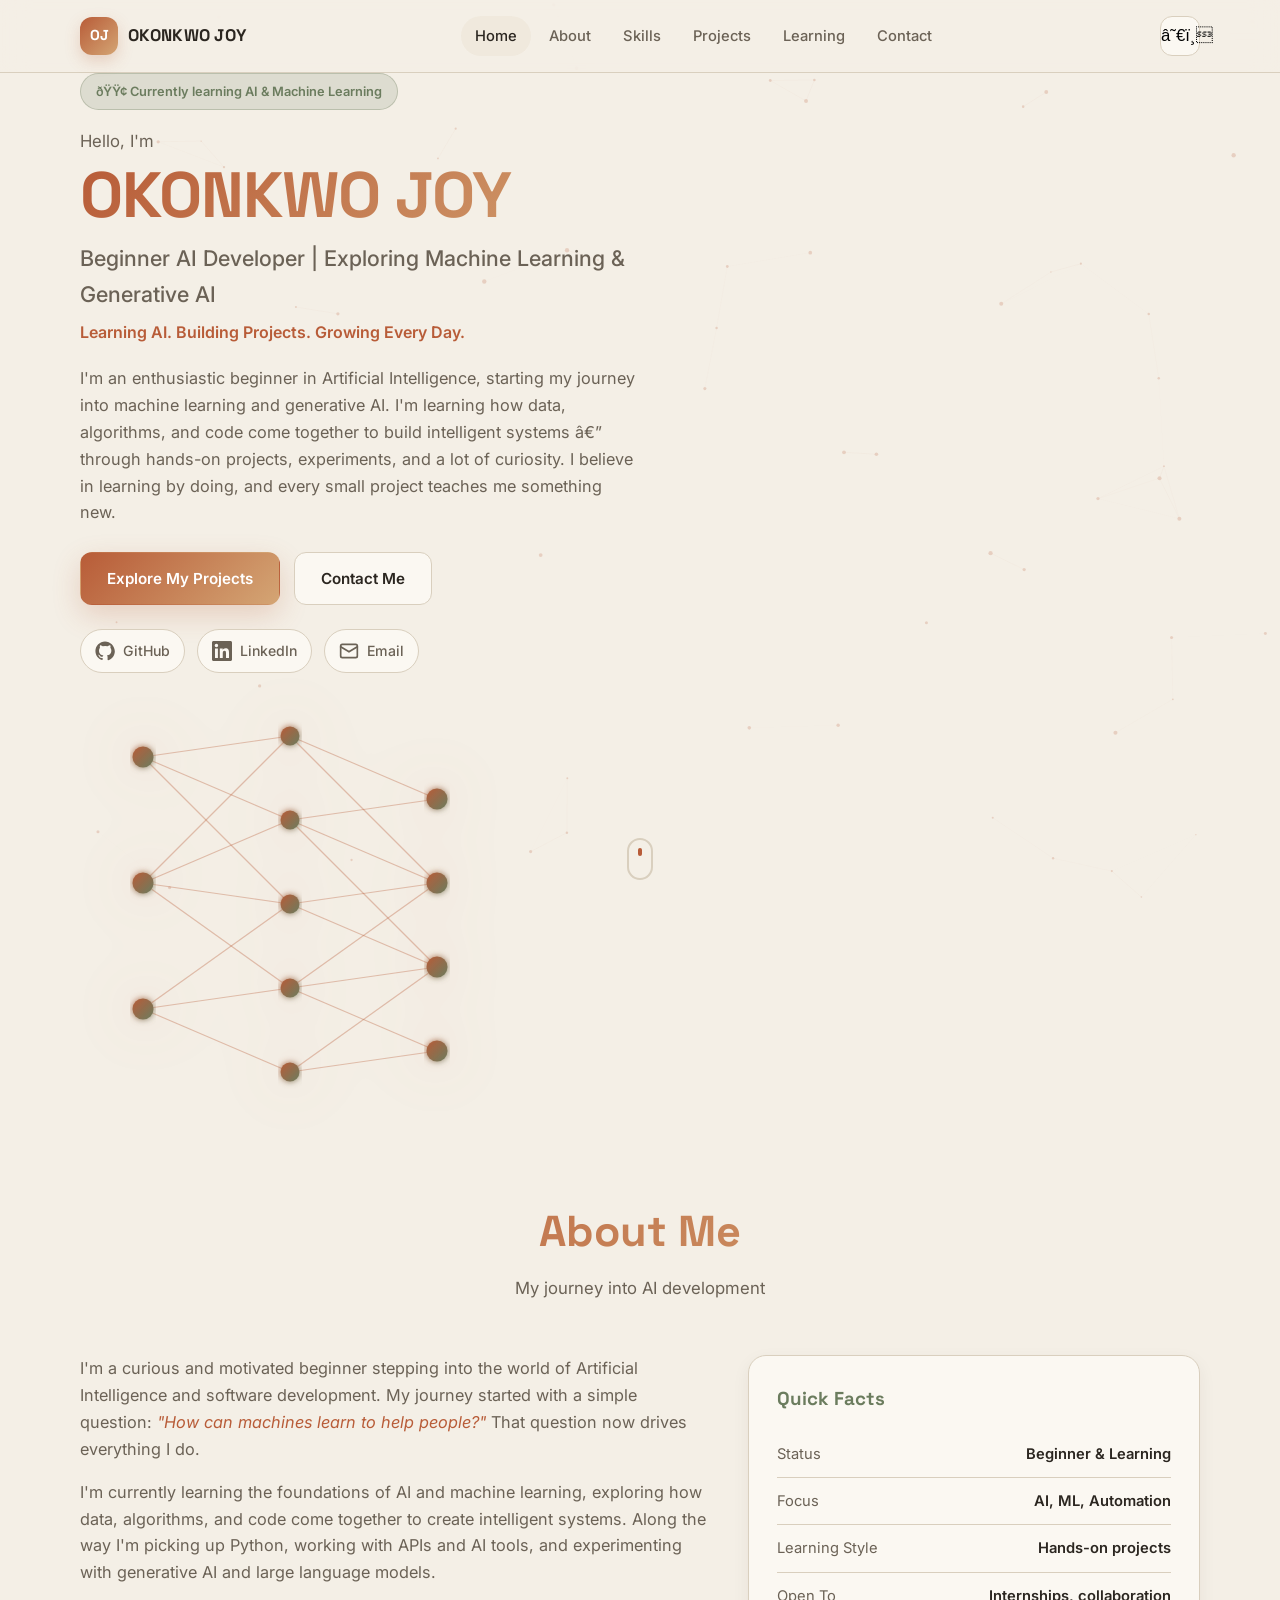
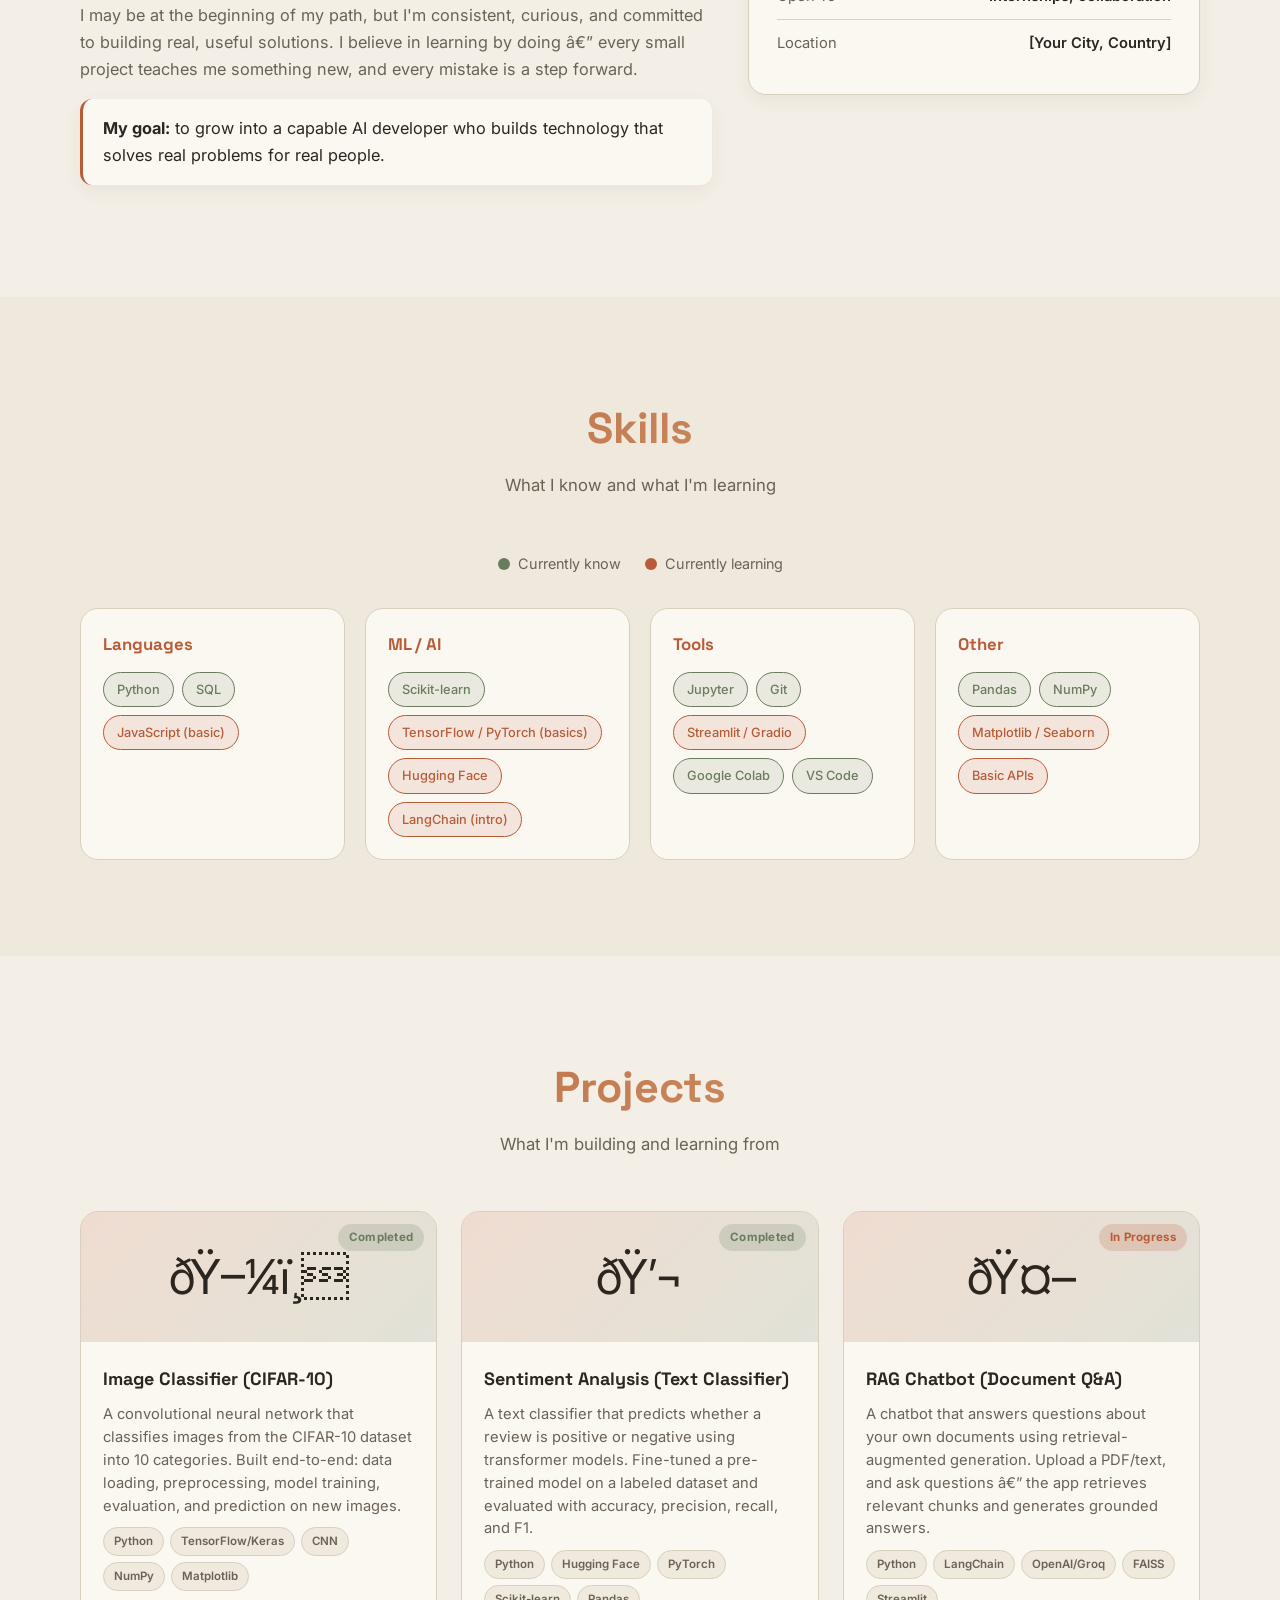
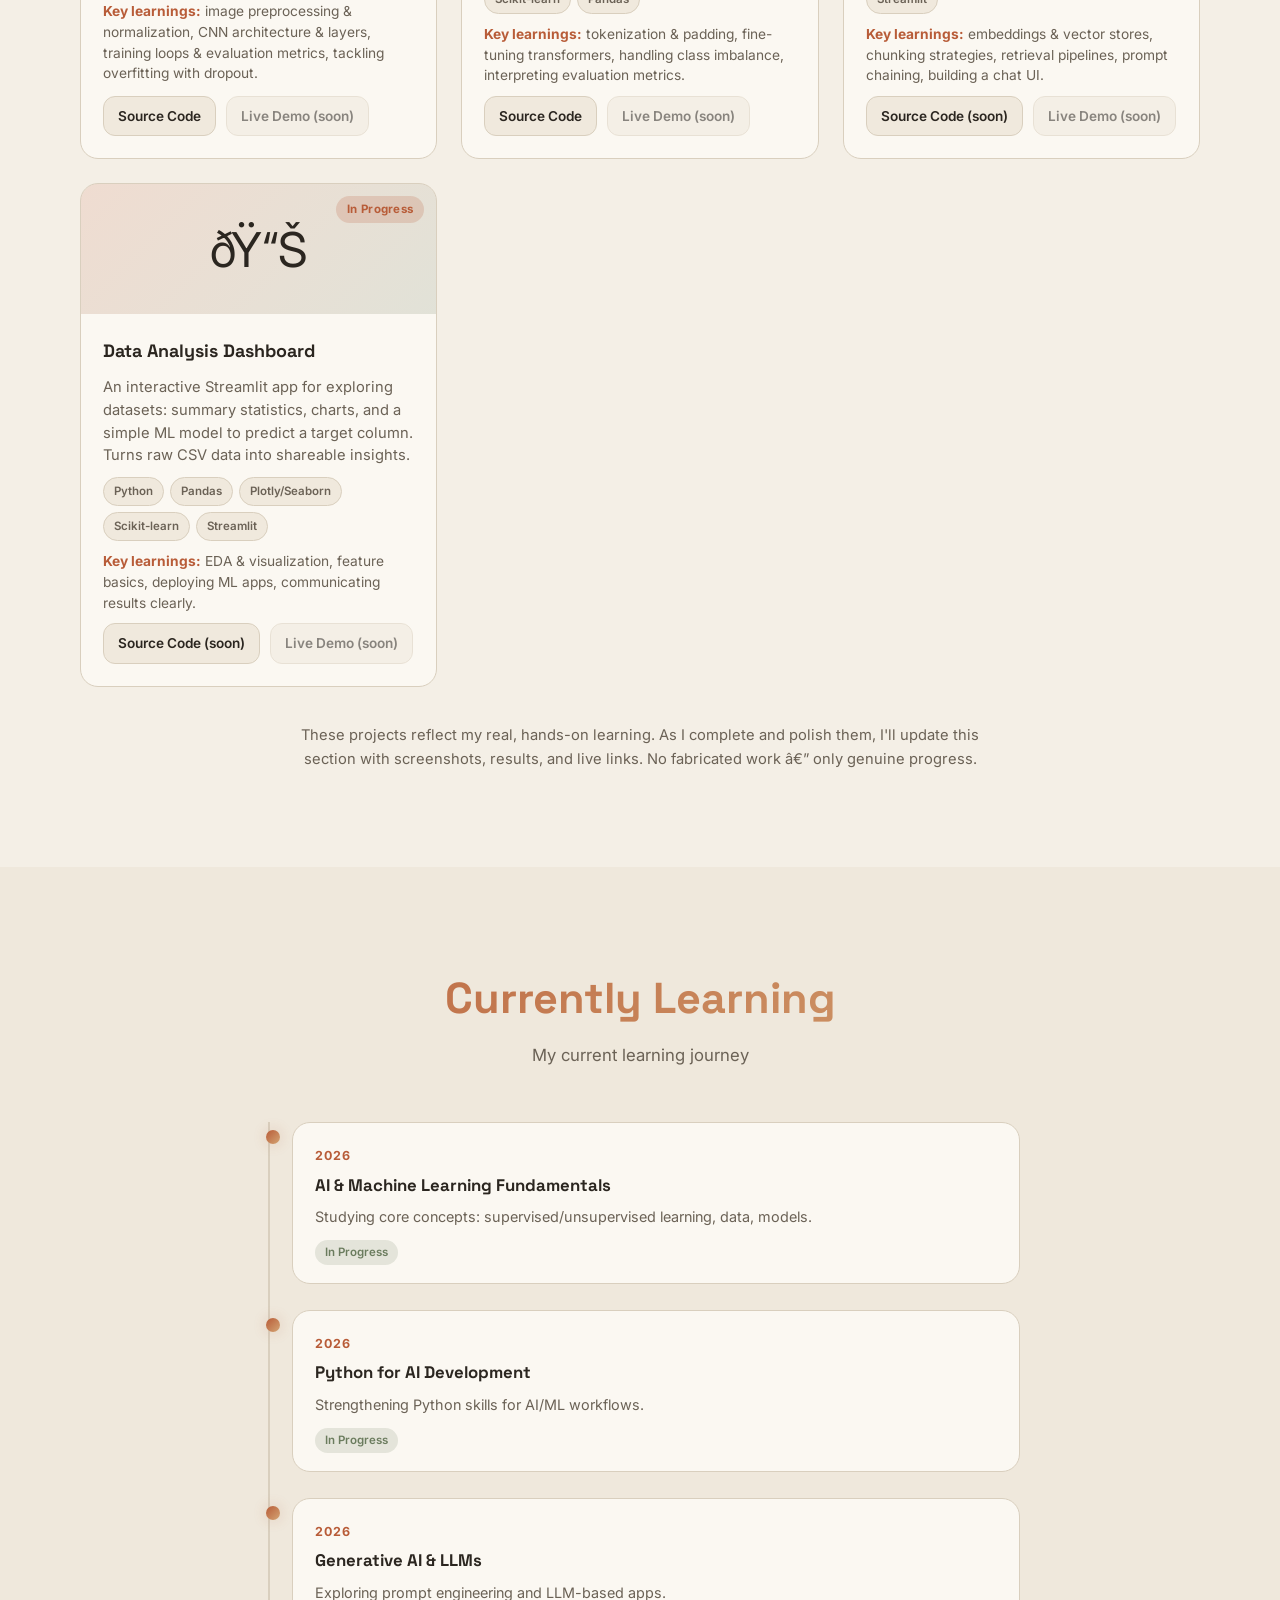
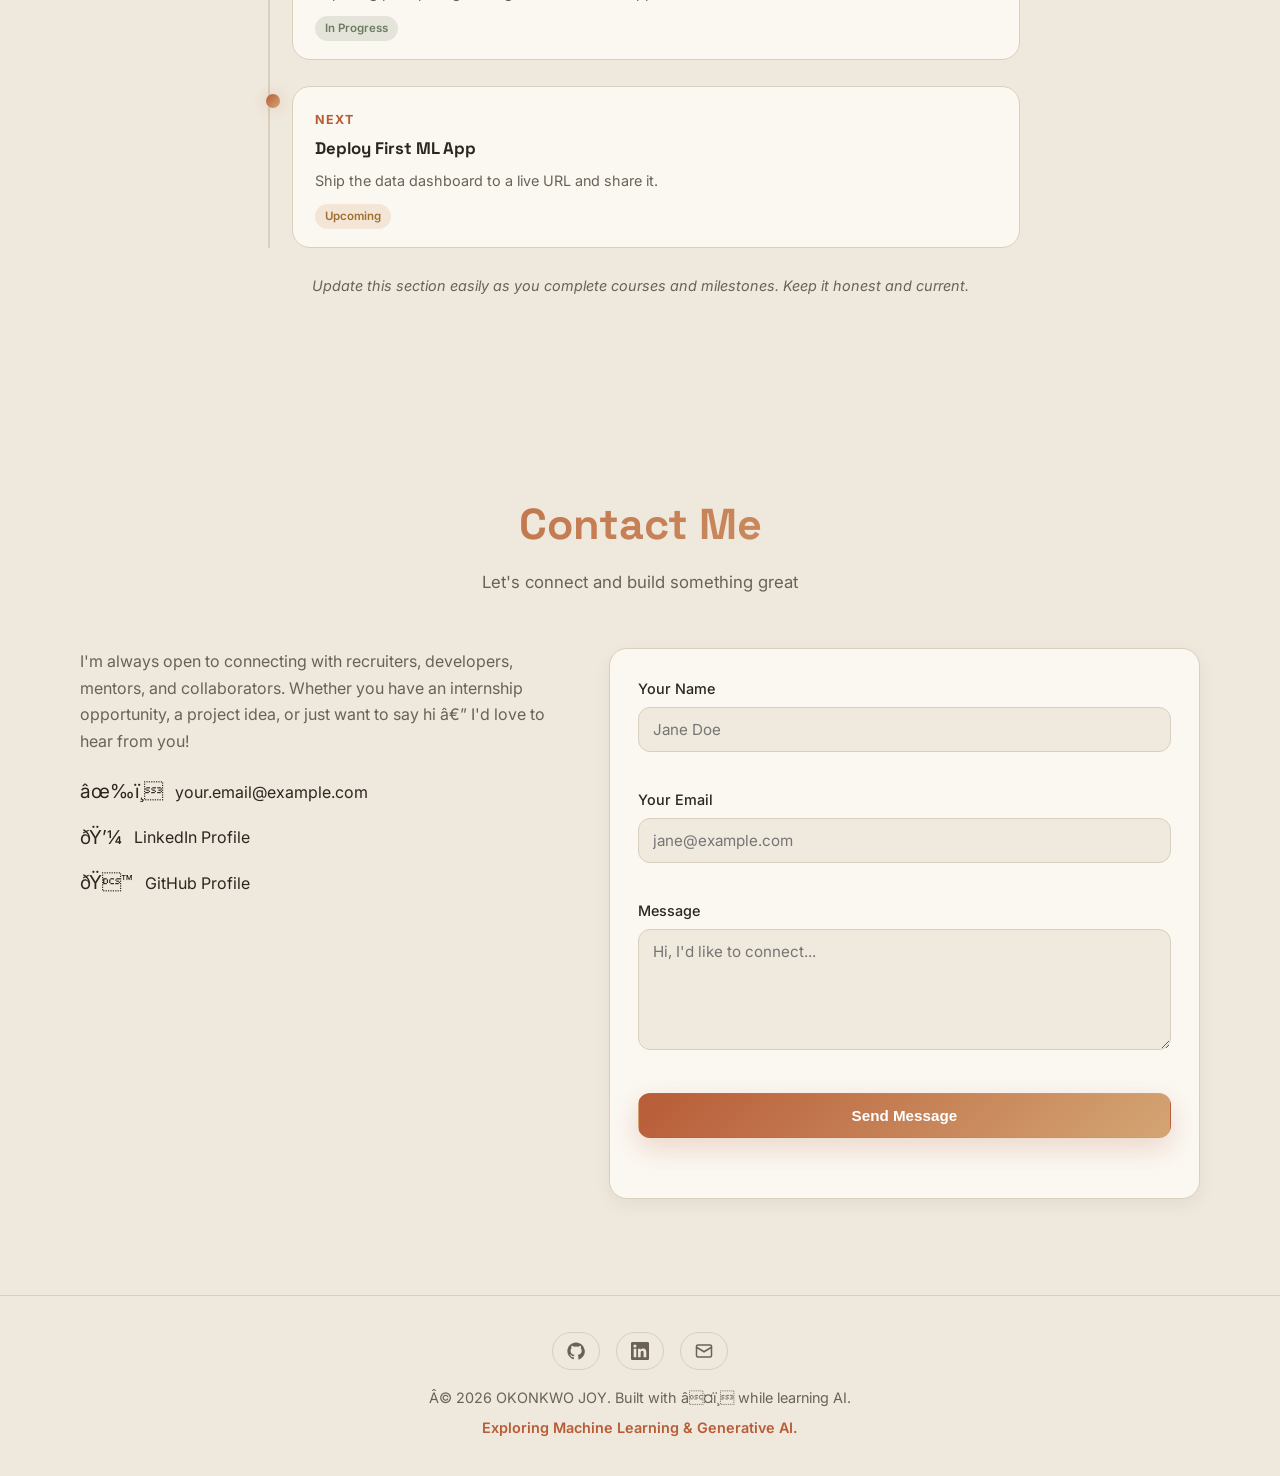
==== portfolio.html @ fba9ff48 "first commit" ====
﻿<!DOCTYPE html>
<html lang="en" data-theme="light">
<head>
  <meta charset="UTF-8" />
  <meta name="viewport" content="width=device-width, initial-scale=1.0" />
  <title>OKONKWO JOY | Beginner AI Developer</title>
  <meta name="description" content="Portfolio of OKONKWO JOY, a beginner AI developer exploring machine learning and generative AI." />
  <meta name="keywords" content="AI developer, machine learning, portfolio, beginner, Python, LLM, generative AI" />
  <meta name="author" content="OKONKWO JOY" />
  <meta property="og:title" content="OKONKWO JOY | Beginner AI Developer" />
  <meta property="og:description" content="Exploring Machine Learning & Generative AI. Learning by building." />
  <meta property="og:type" content="website" />
  <link rel="preconnect" href="https://fonts.googleapis.com" />
  <link rel="preconnect" href="https://fonts.gstatic.com" crossorigin />
  <link href="https://fonts.googleapis.com/css2?family=Inter:wght@300;400;500;600;700;800&family=Space+Grotesk:wght@400;500;600;700&display=swap" rel="stylesheet" />
  <style>
/* ============================================================
   OKONKWO JOY â€” Portfolio  |  Beige board theme
   ============================================================ */

:root {
  --bg: #f4efe6;
  --bg-alt: #efe8dc;
  --surface: #fbf8f2;
  --surface-2: #f0e9dd;
  --border: #d9cfbe;
  --text: #2b2620;
  --text-muted: #6b6256;
  --accent: #b85c38;
  --accent-2: #6b7c5e;
  --accent-glow: rgba(184, 92, 56, .22);
  --gradient: linear-gradient(135deg, #b85c38, #d4a574);
  --shadow: 0 14px 44px rgba(43, 38, 32, .09);
  --shadow-sm: 0 6px 18px rgba(43, 38, 32, .06);
  --radius: 18px;
  --radius-sm: 12px;
  --transition: .28s cubic-bezier(.4, 0, .2, 1);
}

[data-theme="dark"] {
  --bg: #1c1814;
  --bg-alt: #231f1a;
  --surface: #2a251f;
  --surface-2: #332d26;
  --border: #3f382f;
  --text: #f0e9dc;
  --text-muted: #b5a895;
  --accent: #d4734f;
  --accent-2: #9bb08a;
  --accent-glow: rgba(212, 115, 79, .3);
  --gradient: linear-gradient(135deg, #d4734f, #e0b88a);
  --shadow: 0 14px 44px rgba(0, 0, 0, .45);
  --shadow-sm: 0 6px 18px rgba(0, 0, 0, .3);
}

* { box-sizing: border-box; margin: 0; padding: 0; }
html { scroll-behavior: smooth; }
body {
  font-family: 'Inter', system-ui, -apple-system, sans-serif;
  background: var(--bg); color: var(--text);
  line-height: 1.65; -webkit-font-smoothing: antialiased;
  transition: background var(--transition), color var(--transition);
}
img { max-width: 100%; display: block; }
a { color: inherit; }
.container { width: min(1120px, 92%); margin: 0 auto; }

/* ---------- Navbar ---------- */
.navbar {
  position: sticky; top: 0; z-index: 50;
  backdrop-filter: blur(14px);
  background: color-mix(in srgb, var(--bg) 78%, transparent);
  border-bottom: 1px solid var(--border);
}
.nav-container { display: flex; align-items: center; justify-content: space-between; padding: 16px 0; gap: 16px; }
.logo { display: flex; align-items: center; gap: 10px; text-decoration: none; font-family: 'Space Grotesk', sans-serif; font-weight: 700; }
.logo-mark {
  width: 38px; height: 38px; border-radius: 12px;
  display: grid; place-items: center;
  background: var(--gradient); color: #fff; font-size: .9rem;
  box-shadow: 0 6px 16px var(--accent-glow);
}
.logo-text { font-size: 1.05rem; letter-spacing: .3px; }
.nav-links { display: flex; gap: 4px; }
.nav-link {
  padding: 8px 14px; border-radius: 999px; text-decoration: none;
  color: var(--text-muted); font-weight: 500; font-size: .92rem;
  transition: color var(--transition), background var(--transition);
}
.nav-link:hover, .nav-link.active { color: var(--text); background: var(--surface-2); }
.nav-actions { display: flex; align-items: center; gap: 8px; }
.theme-toggle, .menu-toggle {
  width: 40px; height: 40px; border-radius: 12px;
  border: 1px solid var(--border); background: var(--surface);
  cursor: pointer; display: grid; place-items: center; font-size: 1.05rem;
  transition: transform var(--transition), border-color var(--transition);
}
.theme-toggle:hover, .menu-toggle:hover { transform: translateY(-2px); border-color: var(--accent); }
.menu-toggle { display: none; }
.menu-toggle span { display: block; width: 18px; height: 2px; background: var(--text); border-radius: 2px; margin: 2px 0; }
ï»¿
/* ---------- Hero ---------- */
.hero { position: relative; overflow: hidden; padding: 90px 0 60px; }
.particles-canvas { position: absolute; inset: 0; width: 100%; height: 100%; opacity: .35; pointer-events: none; }
.hero-container { display: grid; grid-template-columns: 1.15fr .85fr; gap: 48px; align-items: center; position: relative; }
.hero-content { position: relative; z-index: 1; }
.learning-pill {
  display: inline-flex; align-items: center; gap: 8px;
  padding: 7px 15px; border-radius: 999px;
  background: color-mix(in srgb, var(--accent-2) 16%, transparent);
  color: var(--accent-2); font-size: .8rem; font-weight: 600;
  border: 1px solid color-mix(in srgb, var(--accent-2) 30%, transparent);
  margin-bottom: 18px;
}
.hero-greeting { color: var(--text-muted); font-size: 1.05rem; margin-bottom: 6px; }
.hero-name {
  font-family: 'Space Grotesk', sans-serif;
  font-size: clamp(2.4rem, 6vw, 4rem); font-weight: 700;
  line-height: 1.05; letter-spacing: -1px;
  background: var(--gradient); -webkit-background-clip: text; background-clip: text; color: transparent;
}
.hero-headline { font-size: clamp(1.05rem, 2vw, 1.35rem); color: var(--text-muted); margin: 12px 0 6px; font-weight: 500; }
.hero-tagline { color: var(--accent); font-weight: 600; font-size: 1rem; margin-bottom: 20px; }
.hero-intro { color: var(--text-muted); max-width: 560px; margin-bottom: 26px; font-size: 1.02rem; }
.hero-buttons { display: flex; gap: 14px; flex-wrap: wrap; margin-bottom: 24px; }
.btn {
  display: inline-flex; align-items: center; justify-content: center;
  padding: 13px 26px; border-radius: var(--radius-sm); font-weight: 600; font-size: .95rem;
  text-decoration: none; cursor: pointer; border: 1px solid transparent;
  transition: transform var(--transition), box-shadow var(--transition), background var(--transition);
}
.btn:hover { transform: translateY(-3px); }
.btn-primary { background: var(--gradient); color: #fff; box-shadow: 0 10px 28px var(--accent-glow); }
.btn-primary:hover { box-shadow: 0 14px 34px var(--accent-glow); }
.btn-secondary { background: var(--surface); color: var(--text); border-color: var(--border); }
.btn-secondary:hover { border-color: var(--accent); }
.btn-full { width: 100%; }
.hero-socials { display: flex; gap: 12px; flex-wrap: wrap; }
.social-link {
  display: inline-flex; align-items: center; gap: 8px;
  padding: 9px 14px; border-radius: 999px;
  background: var(--surface); border: 1px solid var(--border);
  text-decoration: none; color: var(--text-muted); font-size: .88rem; font-weight: 500;
  transition: color var(--transition), border-color var(--transition), transform var(--transition);
}
.social-link:hover { color: var(--accent); border-color: var(--accent); transform: translateY(-2px); }
.icon-link svg { flex-shrink: 0; }
.hero-visual { display: flex; align-items: center; justify-content: center; }
.neural-network { width: 100%; max-width: 420px; filter: drop-shadow(0 0 30px var(--accent-glow)); animation: float 7s ease-in-out infinite; }
@keyframes float { 0%, 100% { transform: translateY(0); } 50% { transform: translateY(-14px); } }
.neural-svg .node { animation: pulse 2.6s ease-in-out infinite; }
@keyframes pulse { 0%, 100% { opacity: .7; } 50% { opacity: 1; } }
.scroll-indicator {
  position: absolute; bottom: 20px; left: 50%; transform: translateX(-50%);
  width: 26px; height: 42px; border: 2px solid var(--border); border-radius: 14px;
  display: flex; justify-content: center; padding-top: 8px;
}
.scroll-indicator span { width: 4px; height: 8px; background: var(--accent); border-radius: 2px; animation: scrollDot 1.9s ease-in-out infinite; }
@keyframes scrollDot { 0% { transform: translateY(0); opacity: 1; } 100% { transform: translateY(14px); opacity: 0; } }
/* ---------- Sections ---------- */
.section { padding: 96px 0; }
.section-alt { background: var(--bg-alt); }
.section-title {
  font-family: 'Space Grotesk', sans-serif;
  font-size: clamp(1.9rem, 4vw, 2.7rem); font-weight: 700; text-align: center;
  margin-bottom: 8px;
  background: var(--gradient); -webkit-background-clip: text; background-clip: text; color: transparent;
}
.section-subtitle { text-align: center; color: var(--text-muted); margin-bottom: 52px; font-size: 1.05rem; }

/* ---------- About ---------- */
.about-grid { display: grid; grid-template-columns: 1.4fr 1fr; gap: 36px; align-items: start; }
.about-text p { color: var(--text-muted); margin-bottom: 16px; font-size: 1.02rem; }
.about-text em { color: var(--accent); font-style: italic; }
.about-goal {
  color: var(--text) !important; padding: 16px 20px;
  border-left: 3px solid var(--accent); background: var(--surface);
  border-radius: var(--radius-sm); box-shadow: var(--shadow-sm);
}
.about-card {
  background: var(--surface); border: 1px solid var(--border);
  border-radius: var(--radius); padding: 28px; box-shadow: var(--shadow-sm);
  transition: transform var(--transition), box-shadow var(--transition);
}
.about-card:hover { transform: translateY(-4px); box-shadow: var(--shadow); }
.about-card h3 { font-family: 'Space Grotesk', sans-serif; margin-bottom: 16px; color: var(--accent-2); }
.facts-list { list-style: none; }
.facts-list li { display: flex; justify-content: space-between; gap: 12px; padding: 11px 0; border-bottom: 1px solid var(--border); font-size: .92rem; }
.facts-list li:last-child { border-bottom: none; }
.fact-label { color: var(--text-muted); }
.fact-value { color: var(--text); font-weight: 600; text-align: right; }

/* ---------- Skills ---------- */
.skills-legend { display: flex; gap: 24px; justify-content: center; margin-bottom: 32px; flex-wrap: wrap; }
.legend-item { display: flex; align-items: center; gap: 8px; color: var(--text-muted); font-size: .9rem; }
.dot { width: 12px; height: 12px; border-radius: 50%; }
.dot-known { background: var(--accent-2); }
.dot-learning { background: var(--accent); }
.skill-groups { display: grid; grid-template-columns: repeat(auto-fit, minmax(230px, 1fr)); gap: 20px; }
.skill-group {
  background: var(--surface); border: 1px solid var(--border);
  border-radius: var(--radius); padding: 22px;
  transition: transform var(--transition), border-color var(--transition), box-shadow var(--transition);
}
.skill-group:hover { transform: translateY(-4px); border-color: var(--accent); box-shadow: var(--shadow); }
.skill-group-title { font-family: 'Space Grotesk', sans-serif; font-size: 1.05rem; margin-bottom: 14px; color: var(--accent); }
.skill-chips { display: flex; flex-wrap: wrap; gap: 8px; }
.chip {
  display: inline-block; padding: 6px 13px; border-radius: 999px;
  font-size: .8rem; font-weight: 500; border: 1px solid var(--border);
  background: var(--surface-2); color: var(--text);
  transition: transform var(--transition), border-color var(--transition);
}
.chip:hover { transform: translateY(-2px); }
.chip-known { border-color: var(--accent-2); color: var(--accent-2); background: color-mix(in srgb, var(--accent-2) 12%, transparent); }
.chip-learning { border-color: var(--accent); color: var(--accent); background: color-mix(in srgb, var(--accent) 12%, transparent); }
/* ---------- Projects ---------- */
.projects-grid { display: grid; grid-template-columns: repeat(auto-fit, minmax(290px, 1fr)); gap: 24px; }
.project-card {
  background: var(--surface); border: 1px solid var(--border);
  border-radius: var(--radius); overflow: hidden;
  display: flex; flex-direction: column;
  transition: transform var(--transition), box-shadow var(--transition), border-color var(--transition);
}
.project-card:hover { transform: translateY(-6px); box-shadow: var(--shadow); border-color: var(--accent); }
.project-image {
  position: relative; height: 130px;
  background: linear-gradient(135deg, color-mix(in srgb, var(--accent) 18%, transparent), color-mix(in srgb, var(--accent-2) 18%, transparent));
  display: flex; align-items: center; justify-content: center;
}
.project-illustration { font-size: 3rem; }
.project-status {
  position: absolute; top: 12px; right: 12px;
  padding: 4px 11px; border-radius: 999px; font-size: .72rem; font-weight: 700; letter-spacing: .3px;
}
.status-done { background: color-mix(in srgb, var(--accent-2) 20%, transparent); color: var(--accent-2); }
.status-progress { background: color-mix(in srgb, var(--accent) 20%, transparent); color: var(--accent); }
.status-planned { background: color-mix(in srgb, var(--text-muted) 18%, transparent); color: var(--text-muted); }
.project-body { padding: 22px; display: flex; flex-direction: column; gap: 10px; flex: 1; }
.project-body h3 { font-family: 'Space Grotesk', sans-serif; font-size: 1.12rem; }
.project-desc { color: var(--text-muted); font-size: .92rem; line-height: 1.55; }
.project-tech { display: flex; flex-wrap: wrap; gap: 6px; }
.project-tech span {
  padding: 4px 10px; border-radius: 999px; font-size: .72rem; font-weight: 600;
  background: var(--surface-2); border: 1px solid var(--border); color: var(--text-muted);
}
.project-learnings { color: var(--text-muted); font-size: .86rem; line-height: 1.5; }
.project-learnings strong { color: var(--accent); }
.project-links { display: flex; gap: 10px; flex-wrap: wrap; margin-top: auto; }
.project-link {
  padding: 8px 14px; border-radius: var(--radius-sm); text-decoration: none;
  font-size: .85rem; font-weight: 600; border: 1px solid var(--border);
  color: var(--text); background: var(--surface-2);
  transition: border-color var(--transition), color var(--transition), transform var(--transition);
}
.project-link:hover { border-color: var(--accent); color: var(--accent); transform: translateY(-2px); }
.project-link.disabled { opacity: .55; pointer-events: none; }
.projects-note { text-align: center; color: var(--text-muted); font-size: .92rem; margin-top: 36px; max-width: 720px; margin-left: auto; margin-right: auto; }
/* ---------- Learning timeline ---------- */
.timeline { position: relative; padding-left: 32px; max-width: 760px; margin: 0 auto; }
.timeline::before { content: ""; position: absolute; left: 8px; top: 0; bottom: 0; width: 2px; background: var(--border); }
.timeline-item { position: relative; margin-bottom: 26px; }
.timeline-dot {
  position: absolute; left: -26px; top: 8px;
  width: 14px; height: 14px; border-radius: 50%;
  background: var(--gradient); box-shadow: 0 0 14px var(--accent-glow);
}
.timeline-content {
  background: var(--surface); border: 1px solid var(--border);
  border-radius: var(--radius); padding: 18px 22px;
  transition: transform var(--transition), box-shadow var(--transition);
}
.timeline-content:hover { transform: translateY(-3px); box-shadow: var(--shadow-sm); }
.timeline-date { color: var(--accent); font-size: .78rem; font-weight: 700; letter-spacing: 1px; text-transform: uppercase; }
.timeline-content h3 { font-family: 'Space Grotesk', sans-serif; font-size: 1.05rem; margin: 4px 0 6px; }
.timeline-content p { color: var(--text-muted); font-size: .9rem; margin-bottom: 8px; }
.timeline-tag { display: inline-block; padding: 3px 10px; border-radius: 999px; font-size: .72rem; font-weight: 600; background: color-mix(in srgb, var(--accent-2) 16%, transparent); color: var(--accent-2); }
.timeline-tag.upcoming { background: color-mix(in srgb, #d4a574 22%, transparent); color: #a07030; }
[data-theme="dark"] .timeline-tag.upcoming { color: #e0b88a; }
.learning-note { text-align: center; color: var(--text-muted); font-size: .9rem; font-style: italic; margin-top: 24px; }

/* ---------- Contact ---------- */
.contact-grid { display: grid; grid-template-columns: 1fr 1.2fr; gap: 36px; align-items: start; }
.contact-message { color: var(--text-muted); margin-bottom: 22px; font-size: 1rem; }
.contact-list { list-style: none; }
.contact-list li { display: flex; align-items: center; gap: 12px; margin-bottom: 14px; }
.contact-list a { color: var(--text); text-decoration: none; transition: color var(--transition); }
.contact-list a:hover { color: var(--accent); }
.contact-icon { font-size: 1.2rem; }
.contact-form {
  background: var(--surface); border: 1px solid var(--border);
  border-radius: var(--radius); padding: 28px; box-shadow: var(--shadow-sm);
}
.form-group { margin-bottom: 18px; }
.form-group label { display: block; margin-bottom: 6px; font-size: .9rem; font-weight: 500; color: var(--text); }
.form-group input, .form-group textarea {
  width: 100%; padding: 12px 14px; border-radius: var(--radius-sm);
  border: 1px solid var(--border); background: var(--surface-2); color: var(--text);
  font-family: inherit; font-size: .95rem;
  transition: border-color var(--transition), box-shadow var(--transition);
}
.form-group input:focus, .form-group textarea:focus {
  outline: none; border-color: var(--accent);
  box-shadow: 0 0 0 3px var(--accent-glow);
}
.form-error { display: block; color: #c0392b; font-size: .8rem; margin-top: 4px; min-height: 14px; }
[data-theme="dark"] .form-error { color: #f87171; }
.form-status { margin-top: 12px; font-size: .9rem; text-align: center; min-height: 20px; }
/* ---------- Footer ---------- */
.footer { background: var(--bg-alt); border-top: 1px solid var(--border); padding: 36px 0; text-align: center; }
.footer-container p { color: var(--text-muted); font-size: .9rem; }
.footer-tagline { margin-top: 6px; color: var(--accent) !important; font-weight: 600; }
.footer-socials { display: flex; justify-content: center; gap: 16px; margin-bottom: 16px; flex-wrap: wrap; }
.footer-socials .social-link { background: transparent; }

/* ---------- Responsive ---------- */
@media (max-width: 900px) {
  .hero-container { grid-template-columns: 1fr; text-align: center; }
  .hero-intro { margin: 0 auto 26px; }
  .hero-buttons, .hero-socials { justify-content: center; }
  .hero-visual { order: -1; max-width: 320px; margin: 0 auto; }
  .about-grid { grid-template-columns: 1fr; }
  .contact-grid { grid-template-columns: 1fr; }
  .skill-groups { grid-template-columns: 1fr 1fr; }
}
@media (max-width: 768px) {
  .nav-links { display: none; position: absolute; top: 70px; left: 0; right: 0; background: var(--surface); flex-direction: column; padding: 16px; border-bottom: 1px solid var(--border); border-radius: 0 0 var(--radius) var(--radius); }
  .nav-links.open { display: flex; }
  .menu-toggle { display: grid; }
  .section { padding: 76px 0; }
}
@media (max-width: 480px) {
  .hero-name { font-size: 2.2rem; }
  .btn { width: 100%; }
  .skill-groups { grid-template-columns: 1fr; }
  .projects-grid { grid-template-columns: 1fr; }
}

/* ---------- Reduced motion ---------- */
@media (prefers-reduced-motion: reduce) {
  *, *::before, *::after { animation: none !important; transition: none !important; }
}

</style>
</head>
<body>
  <header class="navbar" id="navbar">
    <div class="container nav-container">
      <a href="#home" class="logo" aria-label="Home">
        <span class="logo-mark">OJ</span>
        <span class="logo-text">OKONKWO JOY</span>
      </a>
      <nav class="nav-links" id="navLinks" aria-label="Primary navigation">
        <a href="#home" class="nav-link">Home</a>
        <a href="#about" class="nav-link">About</a>
        <a href="#skills" class="nav-link">Skills</a>
        <a href="#projects" class="nav-link">Projects</a>
        <a href="#learning" class="nav-link">Learning</a>
        <a href="#contact" class="nav-link">Contact</a>
      </nav>
      <div class="nav-actions">
        <button id="themeToggle" class="theme-toggle" aria-label="Toggle light/dark theme" title="Toggle theme">
          <span class="theme-icon">â˜€ï¸</span>
        </button>
        <button id="menuToggle" class="menu-toggle" aria-label="Toggle mobile menu" aria-expanded="false">
          <span></span><span></span><span></span>
        </button>
      </div>
    </div>
  </header>

  <section id="home" class="hero">
    <canvas id="particles" class="particles-canvas" aria-hidden="true"></canvas>
    <div class="container hero-container">
      <div class="hero-content">
        <span class="learning-pill">ðŸŸ¢ Currently learning AI &amp; Machine Learning</span>
        <p class="hero-greeting">Hello, I'm</p>
        <h1 class="hero-name">OKONKWO JOY</h1>
        <h2 class="hero-headline">Beginner AI Developer | Exploring Machine Learning &amp; Generative AI</h2>
        <p class="hero-tagline">Learning AI. Building Projects. Growing Every Day.</p>
        <p class="hero-intro">
          I'm an enthusiastic beginner in Artificial Intelligence, starting my journey into
          machine learning and generative AI. I'm learning how data, algorithms, and code come
          together to build intelligent systems â€” through hands-on projects, experiments, and
          a lot of curiosity. I believe in learning by doing, and every small project teaches
          me something new.
        </p>
        <div class="hero-buttons">
          <a href="#projects" class="btn btn-primary">Explore My Projects</a>
          <a href="#contact" class="btn btn-secondary">Contact Me</a>
        </div>
        <div class="hero-socials">
          <a href="https://github.com/yourusername" target="_blank" rel="noopener" aria-label="GitHub" class="social-link icon-link">
            <svg width="20" height="20" viewBox="0 0 24 24" fill="currentColor" aria-hidden="true"><path d="M12 .5C5.7.5.5 5.7.5 12c0 5.1 3.3 9.4 7.9 10.9.6.1.8-.3.8-.6v-2c-3.2.7-3.9-1.4-3.9-1.4-.5-1.3-1.3-1.7-1.3-1.7-1.1-.7.1-.7.1-.7 1.2.1 1.8 1.2 1.8 1.2 1 1.8 2.8 1.3 3.5 1 .1-.8.4-1.3.7-1.6-2.6-.3-5.3-1.3-5.3-5.8 0-1.3.5-2.3 1.2-3.1-.1-.3-.5-1.5.1-3.1 0 0 1-.3 3.2 1.2a11 11 0 0 1 5.8 0c2.2-1.5 3.2-1.2 3.2-1.2.6 1.6.2 2.8.1 3.1.8.8 1.2 1.8 1.2 3.1 0 4.5-2.7 5.5-5.3 5.8.4.4.8 1.1.8 2.2v3.3c0 .3.2.7.8.6 4.6-1.5 7.9-5.8 7.9-10.9C23.5 5.7 18.3.5 12 .5z"/></svg>
            <span>GitHub</span>
          </a>
          <a href="https://linkedin.com/in/yourprofile" target="_blank" rel="noopener" aria-label="LinkedIn" class="social-link icon-link">
            <svg width="20" height="20" viewBox="0 0 24 24" fill="currentColor" aria-hidden="true"><path d="M20.4 20.4h-3.6v-5.6c0-1.3 0-3-1.8-3s-2.1 1.4-2.1 2.9v5.7H9.4V9h3.4v1.6h.1c.5-.9 1.6-1.8 3.3-1.8 3.5 0 4.2 2.3 4.2 5.3v6.3zM5.3 7.4a2.1 2.1 0 1 1 0-4.2 2.1 2.1 0 0 1 0 4.2zM7.1 20.4H3.6V9h3.5v11.4zM22.2 0H1.8C.8 0 0 .8 0 1.8v20.4C0 23.2.8 24 1.8 24h20.4c1 0 1.8-.8 1.8-1.8V1.8C24 .8 23.2 0 22.2 0z"/></svg>
            <span>LinkedIn</span>
          </a>
          <a href="mailto:your.email@example.com" aria-label="Email" class="social-link icon-link">
            <svg width="20" height="20" viewBox="0 0 24 24" fill="none" stroke="currentColor" stroke-width="2" stroke-linecap="round" stroke-linejoin="round" aria-hidden="true"><rect x="2" y="4" width="20" height="16" rx="2"/><path d="m22 7-10 6L2 7"/></svg>
            <span>Email</span>
          </a>
        </div>
        <div class="neural-network">
          <svg viewBox="0 0 400 400" class="neural-svg" xmlns="http://www.w3.org/2000/svg">
            <defs>
              <linearGradient id="nodeGrad" x1="0%" y1="0%" x2="100%" y2="100%">
                <stop offset="0%" stop-color="#b85c38" />
                <stop offset="100%" stop-color="#6b7c5e" />
              </linearGradient>
              <filter id="glow">
                <feGaussianBlur stdDeviation="3" result="coloredBlur" />
                <feMerge><feMergeNode in="coloredBlur" /><feMergeNode in="SourceGraphic" /></feMerge>
              </filter>
            </defs>
            <g class="connections" stroke="rgba(184,92,56,0.35)" stroke-width="1.2">
              <line x1="60" y1="80" x2="200" y2="60" />
              <line x1="60" y1="80" x2="200" y2="140" />
              <line x1="60" y1="80" x2="200" y2="220" />
              <line x1="60" y1="200" x2="200" y2="60" />
              <line x1="60" y1="200" x2="200" y2="140" />
              <line x1="60" y1="200" x2="200" y2="220" />
              <line x1="60" y1="200" x2="200" y2="300" />
              <line x1="60" y1="320" x2="200" y2="220" />
              <line x1="60" y1="320" x2="200" y2="300" />
              <line x1="60" y1="320" x2="200" y2="380" />
              <line x1="200" y1="60" x2="340" y2="120" />
              <line x1="200" y1="60" x2="340" y2="200" />
              <line x1="200" y1="140" x2="340" y2="120" />
              <line x1="200" y1="140" x2="340" y2="200" />
              <line x1="200" y1="140" x2="340" y2="280" />
              <line x1="200" y1="220" x2="340" y2="200" />
              <line x1="200" y1="220" x2="340" y2="280" />
              <line x1="200" y1="300" x2="340" y2="200" />
              <line x1="200" y1="300" x2="340" y2="280" />
              <line x1="200" y1="300" x2="340" y2="360" />
              <line x1="200" y1="380" x2="340" y2="280" />
              <line x1="200" y1="380" x2="340" y2="360" />
            </g>
            <g filter="url(#glow)">
              <circle cx="60" cy="80" r="10" fill="url(#nodeGrad)" class="node" />
              <circle cx="60" cy="200" r="10" fill="url(#nodeGrad)" class="node" />
              <circle cx="60" cy="320" r="10" fill="url(#nodeGrad)" class="node" />
            </g>
            <g filter="url(#glow)">
              <circle cx="200" cy="60" r="9" fill="url(#nodeGrad)" class="node" />
              <circle cx="200" cy="140" r="9" fill="url(#nodeGrad)" class="node" />
              <circle cx="200" cy="220" r="9" fill="url(#nodeGrad)" class="node" />
              <circle cx="200" cy="300" r="9" fill="url(#nodeGrad)" class="node" />
              <circle cx="200" cy="380" r="9" fill="url(#nodeGrad)" class="node" />
            </g>
            <g filter="url(#glow)">
              <circle cx="340" cy="120" r="10" fill="url(#nodeGrad)" class="node" />
              <circle cx="340" cy="200" r="10" fill="url(#nodeGrad)" class="node" />
              <circle cx="340" cy="280" r="10" fill="url(#nodeGrad)" class="node" />
              <circle cx="340" cy="360" r="10" fill="url(#nodeGrad)" class="node" />
            </g>
          </svg>
        </div>
      </div>
    </div>
    <a href="#about" class="scroll-indicator" aria-label="Scroll down">
      <span></span>
    </a>
  </section>

  <section id="about" class="section">
    <div class="container">
      <h2 class="section-title">About Me</h2>
      <p class="section-subtitle">My journey into AI development</p>
      <div class="about-grid">
        <div class="about-text">
          <p>
            I'm a curious and motivated beginner stepping into the world of Artificial Intelligence
            and software development. My journey started with a simple question: <em>"How can machines
            learn to help people?"</em> That question now drives everything I do.
          </p>
          <p>
            I'm currently learning the foundations of AI and machine learning, exploring how data,
            algorithms, and code come together to create intelligent systems. Along the way I'm
            picking up Python, working with APIs and AI tools, and experimenting with generative AI
            and large language models.
          </p>
          <p>
            I may be at the beginning of my path, but I'm consistent, curious, and committed to
            building real, useful solutions. I believe in learning by doing â€” every small project
            teaches me something new, and every mistake is a step forward.
          </p>
          <p class="about-goal">
            <strong>My goal:</strong> to grow into a capable AI developer who builds technology that
            solves real problems for real people.
          </p>
        </div>
        <div class="about-card">
          <h3>Quick Facts</h3>
          <ul class="facts-list">
            <li><span class="fact-label">Status</span><span class="fact-value">Beginner &amp; Learning</span></li>
            <li><span class="fact-label">Focus</span><span class="fact-value">AI, ML, Automation</span></li>
            <li><span class="fact-label">Learning Style</span><span class="fact-value">Hands-on projects</span></li>
            <li><span class="fact-label">Open To</span><span class="fact-value">Internships, collaboration</span></li>
            <li><span class="fact-label">Location</span><span class="fact-value">[Your City, Country]</span></li>
          </ul>
        </div>
      </div>
    </div>
  </section>

  <section id="skills" class="section section-alt">
    <div class="container">
      <h2 class="section-title">Skills</h2>
      <p class="section-subtitle">What I know and what I'm learning</p>

      <div class="skills-legend">
        <span class="legend-item"><span class="dot dot-known"></span> Currently know</span>
        <span class="legend-item"><span class="dot dot-learning"></span> Currently learning</span>
      </div>

      <div class="skill-groups">
        <div class="skill-group">
          <h3 class="skill-group-title">Languages</h3>
          <div class="skill-chips">
            <span class="chip chip-known">Python</span>
            <span class="chip chip-known">SQL</span>
            <span class="chip chip-learning">JavaScript (basic)</span>
          </div>
        </div>

        <div class="skill-group">
          <h3 class="skill-group-title">ML / AI</h3>
          <div class="skill-chips">
            <span class="chip chip-known">Scikit-learn</span>
            <span class="chip chip-learning">TensorFlow / PyTorch (basics)</span>
            <span class="chip chip-learning">Hugging Face</span>
            <span class="chip chip-learning">LangChain (intro)</span>
          </div>
        </div>

        <div class="skill-group">
          <h3 class="skill-group-title">Tools</h3>
          <div class="skill-chips">
            <span class="chip chip-known">Jupyter</span>
            <span class="chip chip-known">Git</span>
            <span class="chip chip-learning">Streamlit / Gradio</span>
            <span class="chip chip-known">Google Colab</span>
            <span class="chip chip-known">VS Code</span>
          </div>
        </div>

        <div class="skill-group">
          <h3 class="skill-group-title">Other</h3>
          <div class="skill-chips">
            <span class="chip chip-known">Pandas</span>
            <span class="chip chip-known">NumPy</span>
            <span class="chip chip-learning">Matplotlib / Seaborn</span>
            <span class="chip chip-learning">Basic APIs</span>
          </div>
        </div>
      </div>
    </div>
  </section>

  <section id="projects" class="section">
    <div class="container">
      <h2 class="section-title">Projects</h2>
      <p class="section-subtitle">What I'm building and learning from</p>

      <div class="projects-grid">
        <article class="project-card">
          <div class="project-image" aria-hidden="true">
            <div class="project-illustration">
              <span class="ill-icon">ðŸ–¼ï¸</span>
            </div>
            <span class="project-status status-done">Completed</span>
          </div>
          <div class="project-body">
            <h3>Image Classifier (CIFAR-10)</h3>
            <p class="project-desc">
              A convolutional neural network that classifies images from the CIFAR-10 dataset
              into 10 categories. Built end-to-end: data loading, preprocessing, model training,
              evaluation, and prediction on new images.
            </p>
            <div class="project-tech">
              <span>Python</span><span>TensorFlow/Keras</span><span>CNN</span><span>NumPy</span><span>Matplotlib</span>
            </div>
            <p class="project-learnings"><strong>Key learnings:</strong> image preprocessing &amp; normalization, CNN architecture &amp; layers, training loops &amp; evaluation metrics, tackling overfitting with dropout.</p>
            <div class="project-links">
              <a href="https://github.com/yourusername/image-classifier" target="_blank" rel="noopener" class="project-link">Source Code</a>
              <a href="#" class="project-link disabled" aria-disabled="true" title="Coming soon">Live Demo (soon)</a>
            </div>
          </div>
        </article>

        <article class="project-card">
          <div class="project-image" aria-hidden="true">
            <div class="project-illustration">
              <span class="ill-icon">ðŸ’¬</span>
            </div>
            <span class="project-status status-done">Completed</span>
          </div>
          <div class="project-body">
            <h3>Sentiment Analysis (Text Classifier)</h3>
            <p class="project-desc">
              A text classifier that predicts whether a review is positive or negative using
              transformer models. Fine-tuned a pre-trained model on a labeled dataset and
              evaluated with accuracy, precision, recall, and F1.
            </p>
            <div class="project-tech">
              <span>Python</span><span>Hugging Face</span><span>PyTorch</span><span>Scikit-learn</span><span>Pandas</span>
            </div>
            <p class="project-learnings"><strong>Key learnings:</strong> tokenization &amp; padding, fine-tuning transformers, handling class imbalance, interpreting evaluation metrics.</p>
            <div class="project-links">
              <a href="https://github.com/yourusername/sentiment-analysis" target="_blank" rel="noopener" class="project-link">Source Code</a>
              <a href="#" class="project-link disabled" aria-disabled="true" title="Coming soon">Live Demo (soon)</a>
            </div>
          </div>
        </article>

        <article class="project-card">
          <div class="project-image" aria-hidden="true">
            <div class="project-illustration">
              <span class="ill-icon">ðŸ¤–</span>
            </div>
            <span class="project-status status-progress">In Progress</span>
          </div>
          <div class="project-body">
            <h3>RAG Chatbot (Document Q&amp;A)</h3>
            <p class="project-desc">
              A chatbot that answers questions about your own documents using retrieval-augmented
              generation. Upload a PDF/text, and ask questions â€” the app retrieves relevant
              chunks and generates grounded answers.
            </p>
            <div class="project-tech">
              <span>Python</span><span>LangChain</span><span>OpenAI/Groq</span><span>FAISS</span><span>Streamlit</span>
            </div>
            <p class="project-learnings"><strong>Key learnings:</strong> embeddings &amp; vector stores, chunking strategies, retrieval pipelines, prompt chaining, building a chat UI.</p>
            <div class="project-links">
              <a href="https://github.com/yourusername/rag-chatbot" target="_blank" rel="noopener" class="project-link">Source Code (soon)</a>
              <a href="#" class="project-link disabled" aria-disabled="true" title="Coming soon">Live Demo (soon)</a>
            </div>
          </div>
        </article>

        <article class="project-card">
          <div class="project-image" aria-hidden="true">
            <div class="project-illustration">
              <span class="ill-icon">ðŸ“Š</span>
            </div>
            <span class="project-status status-progress">In Progress</span>
          </div>
          <div class="project-body">
            <h3>Data Analysis Dashboard</h3>
            <p class="project-desc">
              An interactive Streamlit app for exploring datasets: summary statistics, charts,
              and a simple ML model to predict a target column. Turns raw CSV data into
              shareable insights.
            </p>
            <div class="project-tech">
              <span>Python</span><span>Pandas</span><span>Plotly/Seaborn</span><span>Scikit-learn</span><span>Streamlit</span>
            </div>
            <p class="project-learnings"><strong>Key learnings:</strong> EDA &amp; visualization, feature basics, deploying ML apps, communicating results clearly.</p>
            <div class="project-links">
              <a href="https://github.com/yourusername/data-dashboard" target="_blank" rel="noopener" class="project-link">Source Code (soon)</a>
              <a href="#" class="project-link disabled" aria-disabled="true" title="Coming soon">Live Demo (soon)</a>
            </div>
          </div>
        </article>
      </div>

      <p class="projects-note">
        These projects reflect my real, hands-on learning. As I complete and polish them, I'll
        update this section with screenshots, results, and live links. No fabricated work â€”
        only genuine progress.
      </p>
    </div>
  </section>

  <section id="learning" class="section section-alt">
    <div class="container">
      <h2 class="section-title">Currently Learning</h2>
      <p class="section-subtitle">My current learning journey</p>

      <div class="timeline">
        <div class="timeline-item">
          <div class="timeline-dot"></div>
          <div class="timeline-content">
            <span class="timeline-date">2026</span>
            <h3>AI &amp; Machine Learning Fundamentals</h3>
            <p>Studying core concepts: supervised/unsupervised learning, data, models.</p>
            <span class="timeline-tag">In Progress</span>
          </div>
        </div>
        <div class="timeline-item">
          <div class="timeline-dot"></div>
          <div class="timeline-content">
            <span class="timeline-date">2026</span>
            <h3>Python for AI Development</h3>
            <p>Strengthening Python skills for AI/ML workflows.</p>
            <span class="timeline-tag">In Progress</span>
          </div>
        </div>
        <div class="timeline-item">
          <div class="timeline-dot"></div>
          <div class="timeline-content">
            <span class="timeline-date">2026</span>
            <h3>Generative AI &amp; LLMs</h3>
            <p>Exploring prompt engineering and LLM-based apps.</p>
            <span class="timeline-tag">In Progress</span>
          </div>
        </div>
        <div class="timeline-item">
          <div class="timeline-dot"></div>
          <div class="timeline-content">
            <span class="timeline-date">Next</span>
            <h3>Deploy First ML App</h3>
            <p>Ship the data dashboard to a live URL and share it.</p>
            <span class="timeline-tag upcoming">Upcoming</span>
          </div>
        </div>
      </div>

      <p class="learning-note">
        Update this section easily as you complete courses and milestones. Keep it honest and current.
      </p>
    </div>
  </section>


  <section id="contact" class="section section-alt">
    <div class="container">
      <h2 class="section-title">Contact Me</h2>
      <p class="section-subtitle">Let's connect and build something great</p>

      <div class="contact-grid">
        <div class="contact-info">
          <p class="contact-message">
            I'm always open to connecting with recruiters, developers, mentors, and collaborators.
            Whether you have an internship opportunity, a project idea, or just want to say hi â€”
            I'd love to hear from you!
          </p>
          <ul class="contact-list">
            <li>
              <span class="contact-icon">âœ‰ï¸</span>
              <a href="mailto:your.email@example.com">your.email@example.com</a>
            </li>
            <li>
              <span class="contact-icon">ðŸ’¼</span>
              <a href="https://linkedin.com/in/yourprofile" target="_blank" rel="noopener">LinkedIn Profile</a>
            </li>
            <li>
              <span class="contact-icon">ðŸ™</span>
              <a href="https://github.com/yourusername" target="_blank" rel="noopener">GitHub Profile</a>
            </li>
          </ul>
        </div>

        <form id="contactForm" class="contact-form" novalidate>
          <div class="form-group">
            <label for="name">Your Name</label>
            <input type="text" id="name" name="name" placeholder="Jane Doe" required />
            <span class="form-error" id="nameError"></span>
          </div>
          <div class="form-group">
            <label for="email">Your Email</label>
            <input type="email" id="email" name="email" placeholder="jane@example.com" required />
            <span class="form-error" id="emailError"></span>
          </div>
          <div class="form-group">
            <label for="message">Message</label>
            <textarea id="message" name="message" rows="5" placeholder="Hi, I'd like to connect..." required></textarea>
            <span class="form-error" id="messageError"></span>
          </div>
          <button type="submit" class="btn btn-primary btn-full">Send Message</button>
          <p class="form-status" id="formStatus" role="status" aria-live="polite"></p>
        </form>
      </div>
    </div>
  </section>

  <footer class="footer">
    <div class="container footer-container">
      <div class="footer-socials">
        <a href="https://github.com/yourusername" target="_blank" rel="noopener" aria-label="GitHub" class="social-link icon-link">
          <svg width="18" height="18" viewBox="0 0 24 24" fill="currentColor" aria-hidden="true"><path d="M12 .5C5.7.5.5 5.7.5 12c0 5.1 3.3 9.4 7.9 10.9.6.1.8-.3.8-.6v-2c-3.2.7-3.9-1.4-3.9-1.4-.5-1.3-1.3-1.7-1.3-1.7-1.1-.7.1-.7.1-.7 1.2.1 1.8 1.2 1.8 1.2 1 1.8 2.8 1.3 3.5 1 .1-.8.4-1.3.7-1.6-2.6-.3-5.3-1.3-5.3-5.8 0-1.3.5-2.3 1.2-3.1-.1-.3-.5-1.5.1-3.1 0 0 1-.3 3.2 1.2a11 11 0 0 1 5.8 0c2.2-1.5 3.2-1.2 3.2-1.2.6 1.6.2 2.8.1 3.1.8.8 1.2 1.8 1.2 3.1 0 4.5-2.7 5.5-5.3 5.8.4.4.8 1.1.8 2.2v3.3c0 .3.2.7.8.6 4.6-1.5 7.9-5.8 7.9-10.9C23.5 5.7 18.3.5 12 .5z"/></svg>
        </a>
        <a href="https://linkedin.com/in/yourprofile" target="_blank" rel="noopener" aria-label="LinkedIn" class="social-link icon-link">
          <svg width="18" height="18" viewBox="0 0 24 24" fill="currentColor" aria-hidden="true"><path d="M20.4 20.4h-3.6v-5.6c0-1.3 0-3-1.8-3s-2.1 1.4-2.1 2.9v5.7H9.4V9h3.4v1.6h.1c.5-.9 1.6-1.8 3.3-1.8 3.5 0 4.2 2.3 4.2 5.3v6.3zM5.3 7.4a2.1 2.1 0 1 1 0-4.2 2.1 2.1 0 0 1 0 4.2zM7.1 20.4H3.6V9h3.5v11.4zM22.2 0H1.8C.8 0 0 .8 0 1.8v20.4C0 23.2.8 24 1.8 24h20.4c1 0 1.8-.8 1.8-1.8V1.8C24 .8 23.2 0 22.2 0z"/></svg>
        </a>
        <a href="mailto:your.email@example.com" aria-label="Email" class="social-link icon-link">
          <svg width="18" height="18" viewBox="0 0 24 24" fill="none" stroke="currentColor" stroke-width="2" stroke-linecap="round" stroke-linejoin="round" aria-hidden="true"><rect x="2" y="4" width="20" height="16" rx="2"/><path d="m22 7-10 6L2 7"/></svg>
        </a>
      </div>
      <p>Â© <span id="year"></span> OKONKWO JOY. Built with â¤ï¸ while learning AI.</p>
      <p class="footer-tagline">Exploring Machine Learning &amp; Generative AI.</p>
    </div>
  </footer>

  <script>
// ============================
// AI Portfolio - Main JS
// ============================

(function () {
  'use strict';

  // ---------- Theme toggle ----------
  const themeToggle = document.getElementById('themeToggle');
  const themeIcon = themeToggle.querySelector('.theme-icon');
  const htmlEl = document.documentElement;

  const savedTheme = localStorage.getItem('theme');
  if (savedTheme) {
    htmlEl.setAttribute('data-theme', savedTheme);
    themeIcon.textContent = savedTheme === 'dark' ? 'ðŸŒ™' : 'â˜€ï¸';
  }

  themeToggle.addEventListener('click', () => {
    const current = htmlEl.getAttribute('data-theme');
    const next = current === 'dark' ? 'light' : 'dark';
    htmlEl.setAttribute('data-theme', next);
    localStorage.setItem('theme', next);
    themeIcon.textContent = next === 'dark' ? 'ðŸŒ™' : 'â˜€ï¸';
  });

  // ---------- Mobile menu ----------
  const menuToggle = document.getElementById('menuToggle');
  const navLinks = document.getElementById('navLinks');
  menuToggle.addEventListener('click', () => {
    const open = navLinks.classList.toggle('open');
    menuToggle.setAttribute('aria-expanded', String(open));
  });
  navLinks.querySelectorAll('a').forEach((a) =>
    a.addEventListener('click', () => {
      navLinks.classList.remove('open');
      menuToggle.setAttribute('aria-expanded', 'false');
    })
  );

  // ---------- Footer year ----------
  const yearEl = document.getElementById('year');
  if (yearEl) yearEl.textContent = new Date().getFullYear();

  // ---------- Smooth active nav highlight ----------
  const sections = document.querySelectorAll('section[id]');
  const navItems = document.querySelectorAll('.nav-link');
  const observer = new IntersectionObserver(
    (entries) => {
      entries.forEach((entry) => {
        if (entry.isIntersecting) {
          const id = entry.target.getAttribute('id');
          navItems.forEach((link) => {
            link.classList.toggle('active', link.getAttribute('href') === '#' + id);
          });
        }
      });
    },
    { rootMargin: '-40% 0px -50% 0px' }
  );
  sections.forEach((s) => observer.observe(s));

  // ---------- Particles canvas ----------
  const canvas = document.getElementById('particles');
  if (canvas) {
    const ctx = canvas.getContext('2d');
    let particles = [];
    let w, h;

    function resize() {
      w = canvas.width = canvas.offsetWidth;
      h = canvas.height = canvas.offsetHeight;
    }
    resize();
    window.addEventListener('resize', resize);

    const COUNT = window.innerWidth < 768 ? 30 : 60;
    for (let i = 0; i < COUNT; i++) {
      particles.push({
        x: Math.random() * w,
        y: Math.random() * h,
        vx: (Math.random() - 0.5) * 0.4,
        vy: (Math.random() - 0.5) * 0.4,
        r: Math.random() * 1.6 + 0.6,
      });
    }

    function draw() {
      ctx.clearRect(0, 0, w, h);
      const isDark = document.documentElement.getAttribute('data-theme') !== 'light';
      const color = isDark ? '212, 115, 79' : '184, 92, 56';
      particles.forEach((p) => {
        p.x += p.vx;
        p.y += p.vy;
        if (p.x < 0 || p.x > w) p.vx *= -1;
        if (p.y < 0 || p.y > h) p.vy *= -1;
        ctx.beginPath();
        ctx.arc(p.x, p.y, p.r, 0, Math.PI * 2);
        ctx.fillStyle = `rgba(${color}, 0.6)`;
        ctx.fill();
      });
      // connections
      for (let i = 0; i < particles.length; i++) {
        for (let j = i + 1; j < particles.length; j++) {
          const dx = particles[i].x - particles[j].x;
          const dy = particles[i].y - particles[j].y;
          const dist = Math.sqrt(dx * dx + dy * dy);
          if (dist < 110) {
            ctx.beginPath();
            ctx.moveTo(particles[i].x, particles[i].y);
            ctx.lineTo(particles[j].x, particles[j].y);
            ctx.strokeStyle = `rgba(${color}, ${0.15 * (1 - dist / 110)})`;
            ctx.lineWidth = 0.8;
            ctx.stroke();
          }
        }
      }
      requestAnimationFrame(draw);
    }
    draw();
  }

  // ---------- Contact form validation ----------
  const form = document.getElementById('contactForm');
  if (form) {
    const nameInput = document.getElementById('name');
    const emailInput = document.getElementById('email');
    const messageInput = document.getElementById('message');
    const nameError = document.getElementById('nameError');
    const emailError = document.getElementById('emailError');
    const messageError = document.getElementById('messageError');
    const status = document.getElementById('formStatus');

    function validateEmail(v) {
      return /^[^\s@]+@[^\s@]+\.[^\s@]+$/.test(v);
    }

    form.addEventListener('submit', (e) => {
      e.preventDefault();
      let ok = true;
      nameError.textContent = '';
      emailError.textContent = '';
      messageError.textContent = '';
      status.textContent = '';

      if (!nameInput.value.trim()) {
        nameError.textContent = 'Please enter your name.';
        ok = false;
      }
      if (!validateEmail(emailInput.value.trim())) {
        emailError.textContent = 'Please enter a valid email.';
        ok = false;
      }
      if (messageInput.value.trim().length < 10) {
        messageError.textContent = 'Message must be at least 10 characters.';
        ok = false;
      }

      if (ok) {
        // No backend wired up â€” show a friendly note.
        status.textContent = 'Thanks! Your message is ready. Connect a form service (see README) to send it.';
        status.style.color = 'var(--accent-2)';
        form.reset();
      } else {
        status.textContent = 'Please fix the errors above.';
        status.style.color = '#f87171';
      }
    });
  }
})();

</script>
</body>
</html>
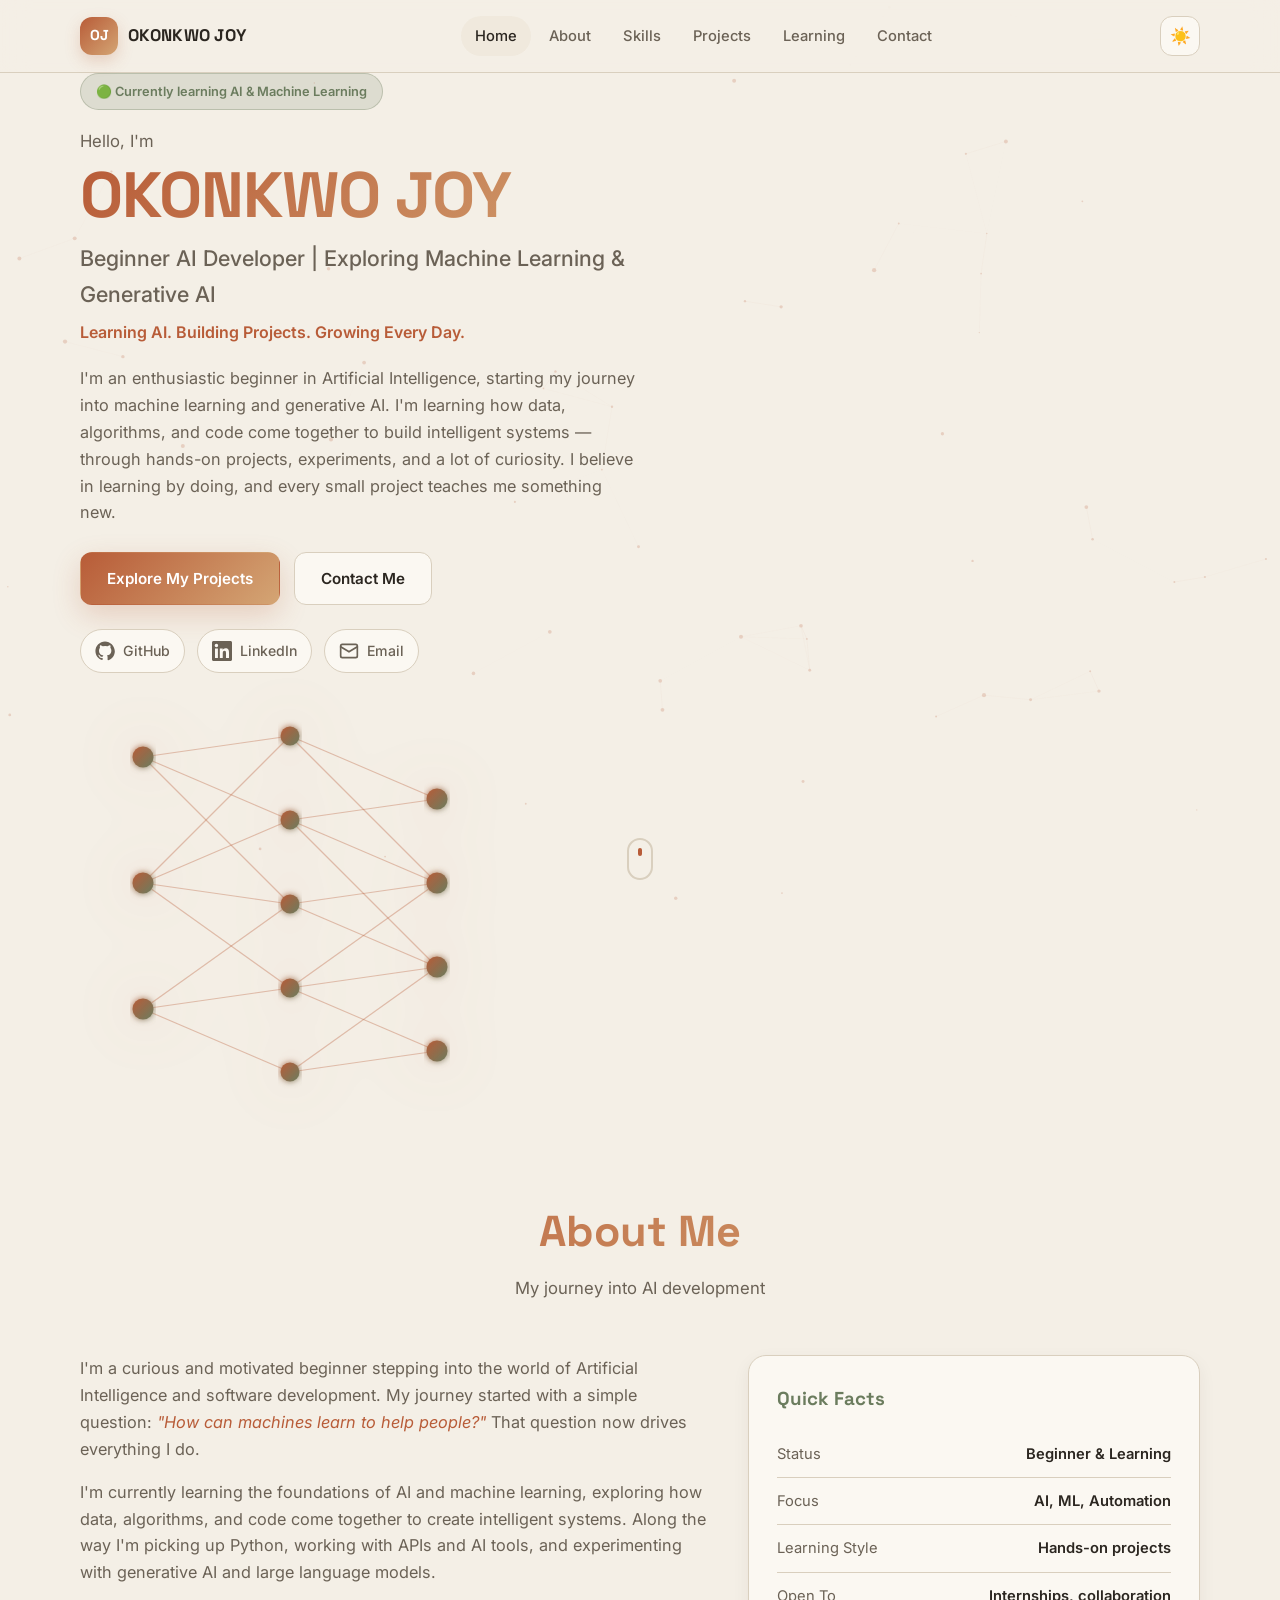
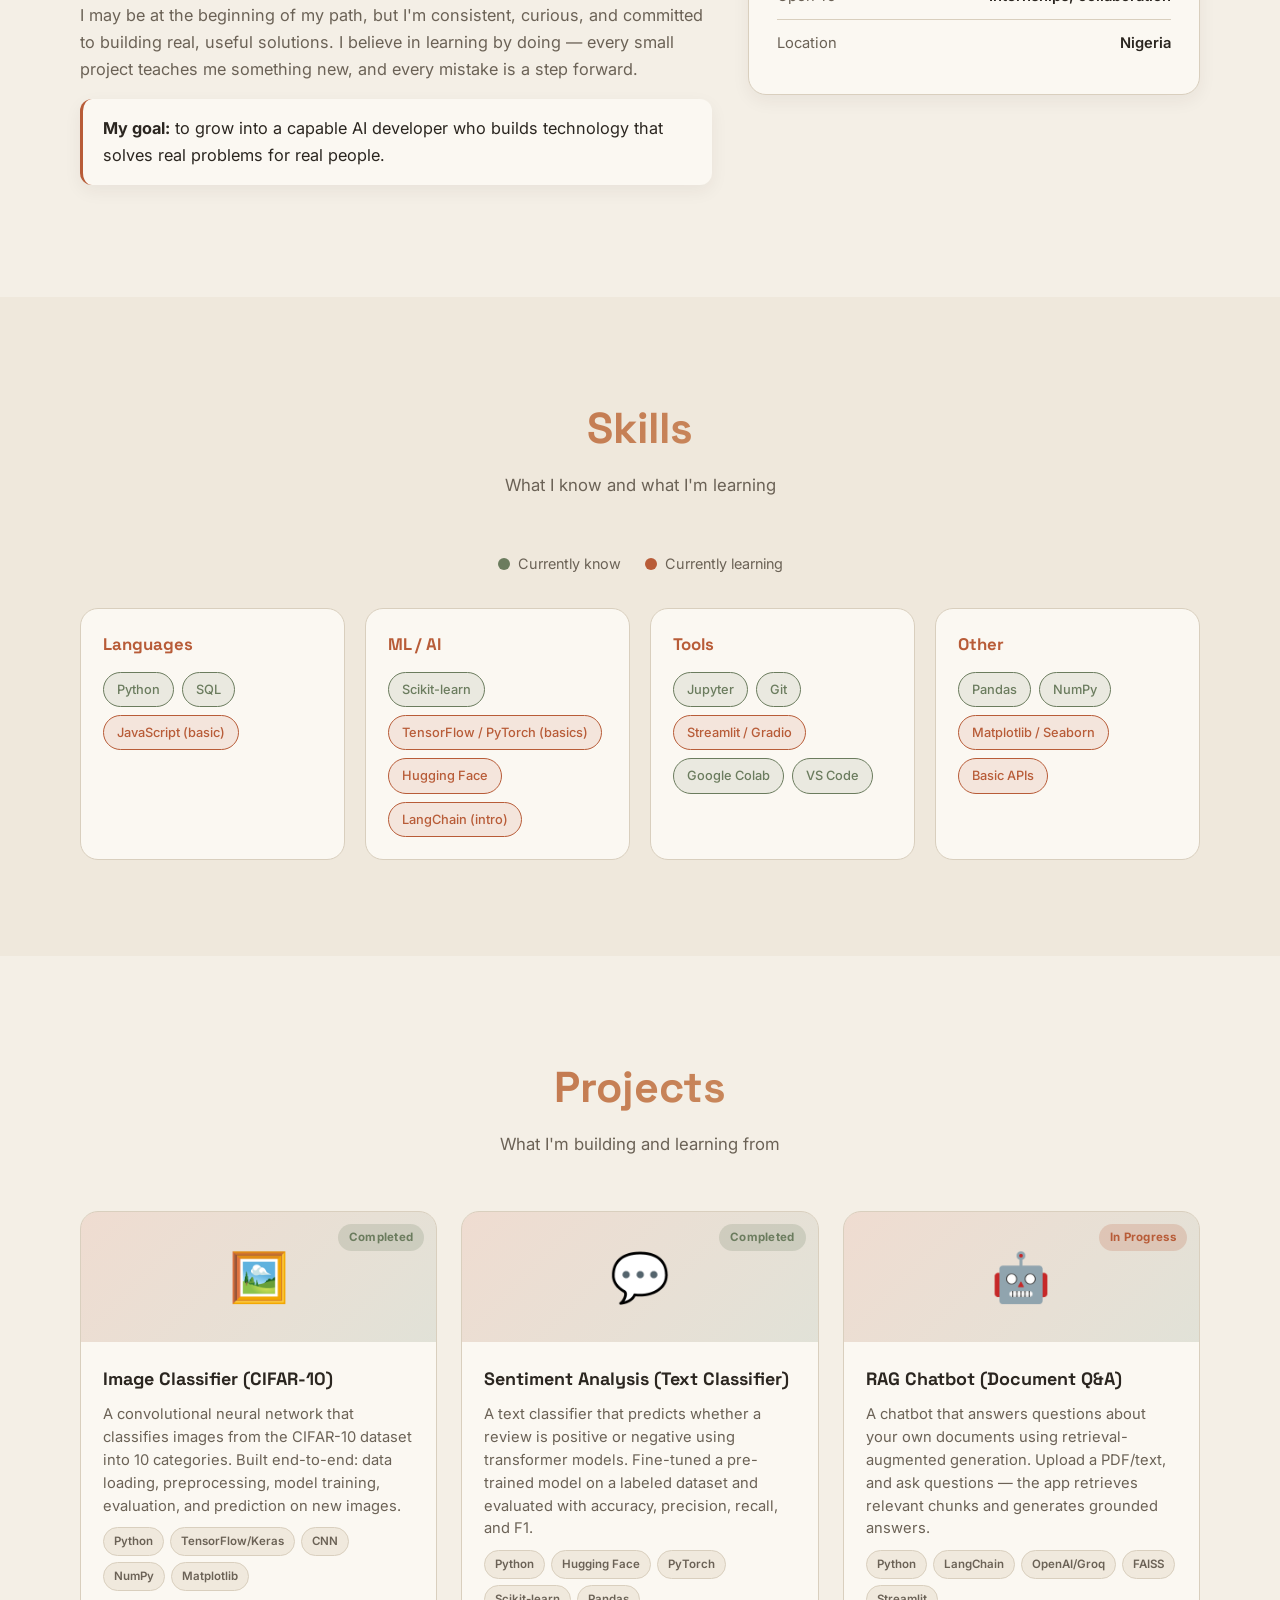
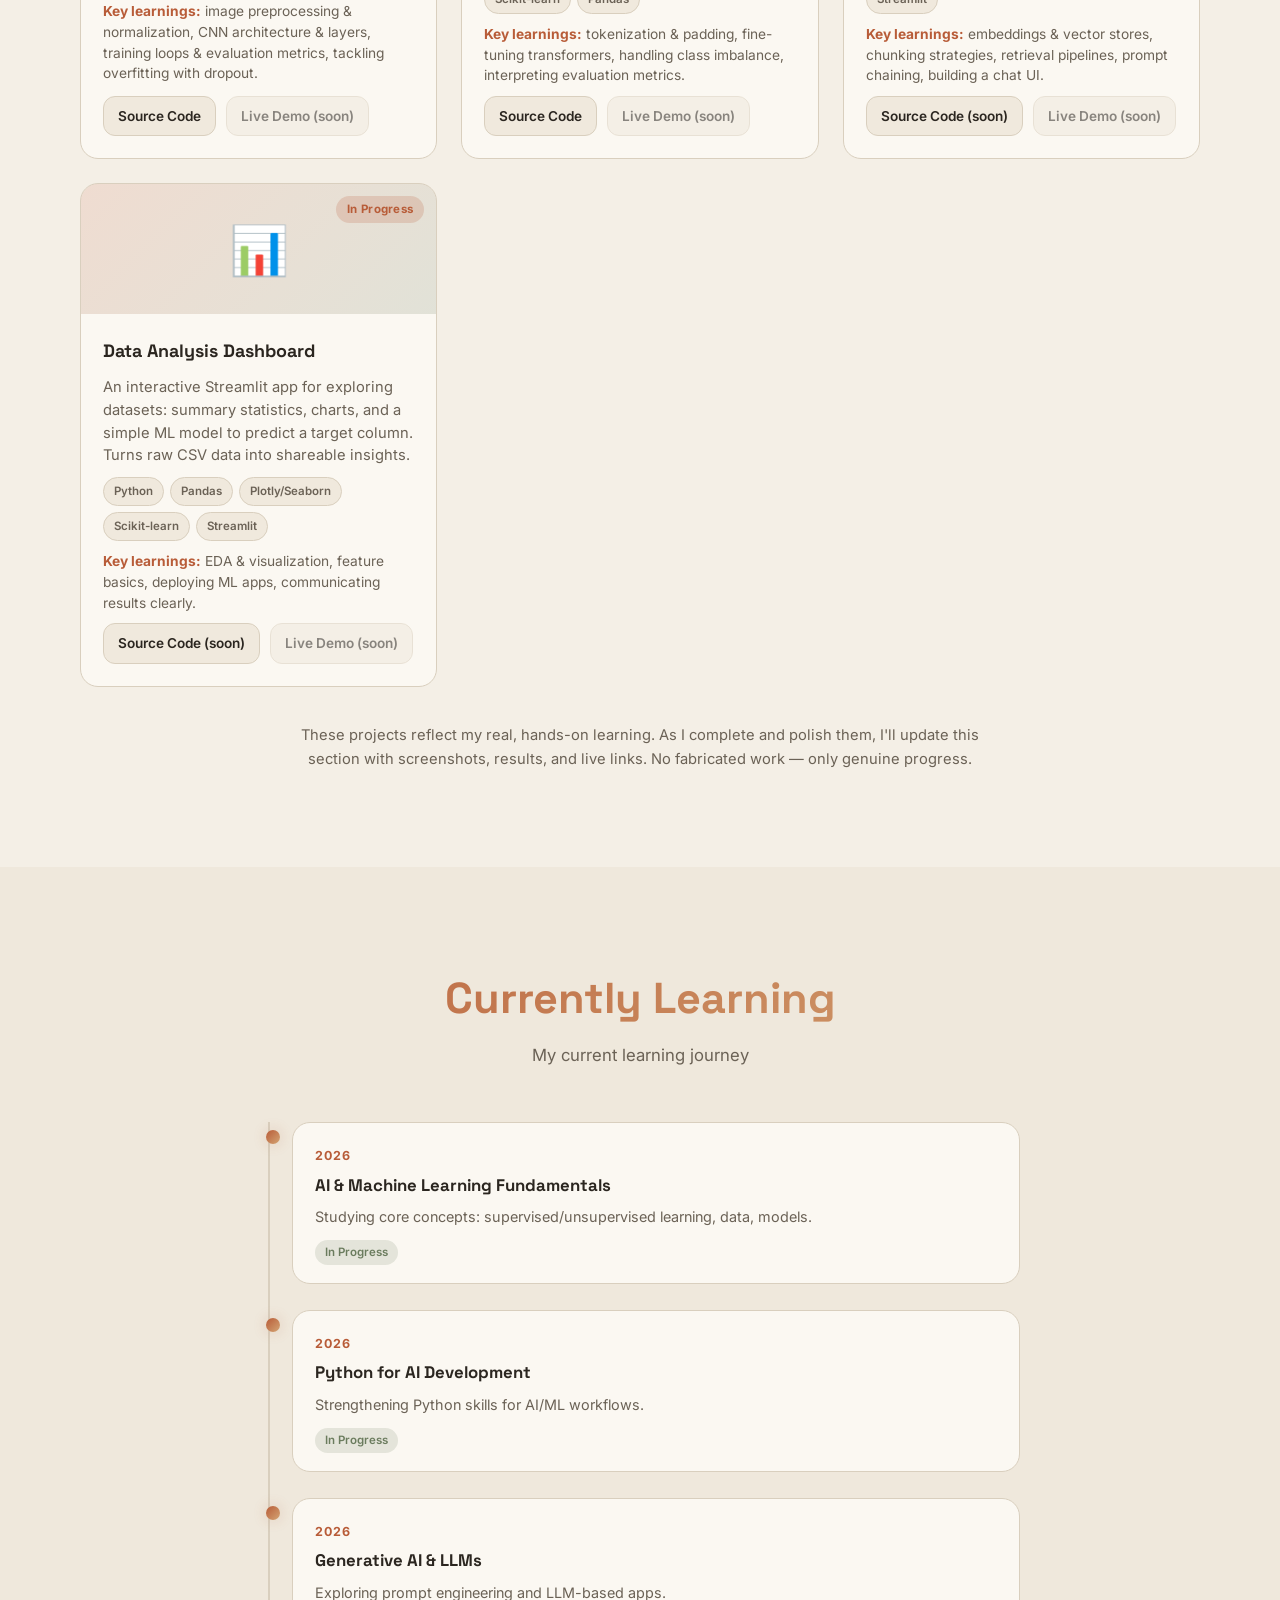
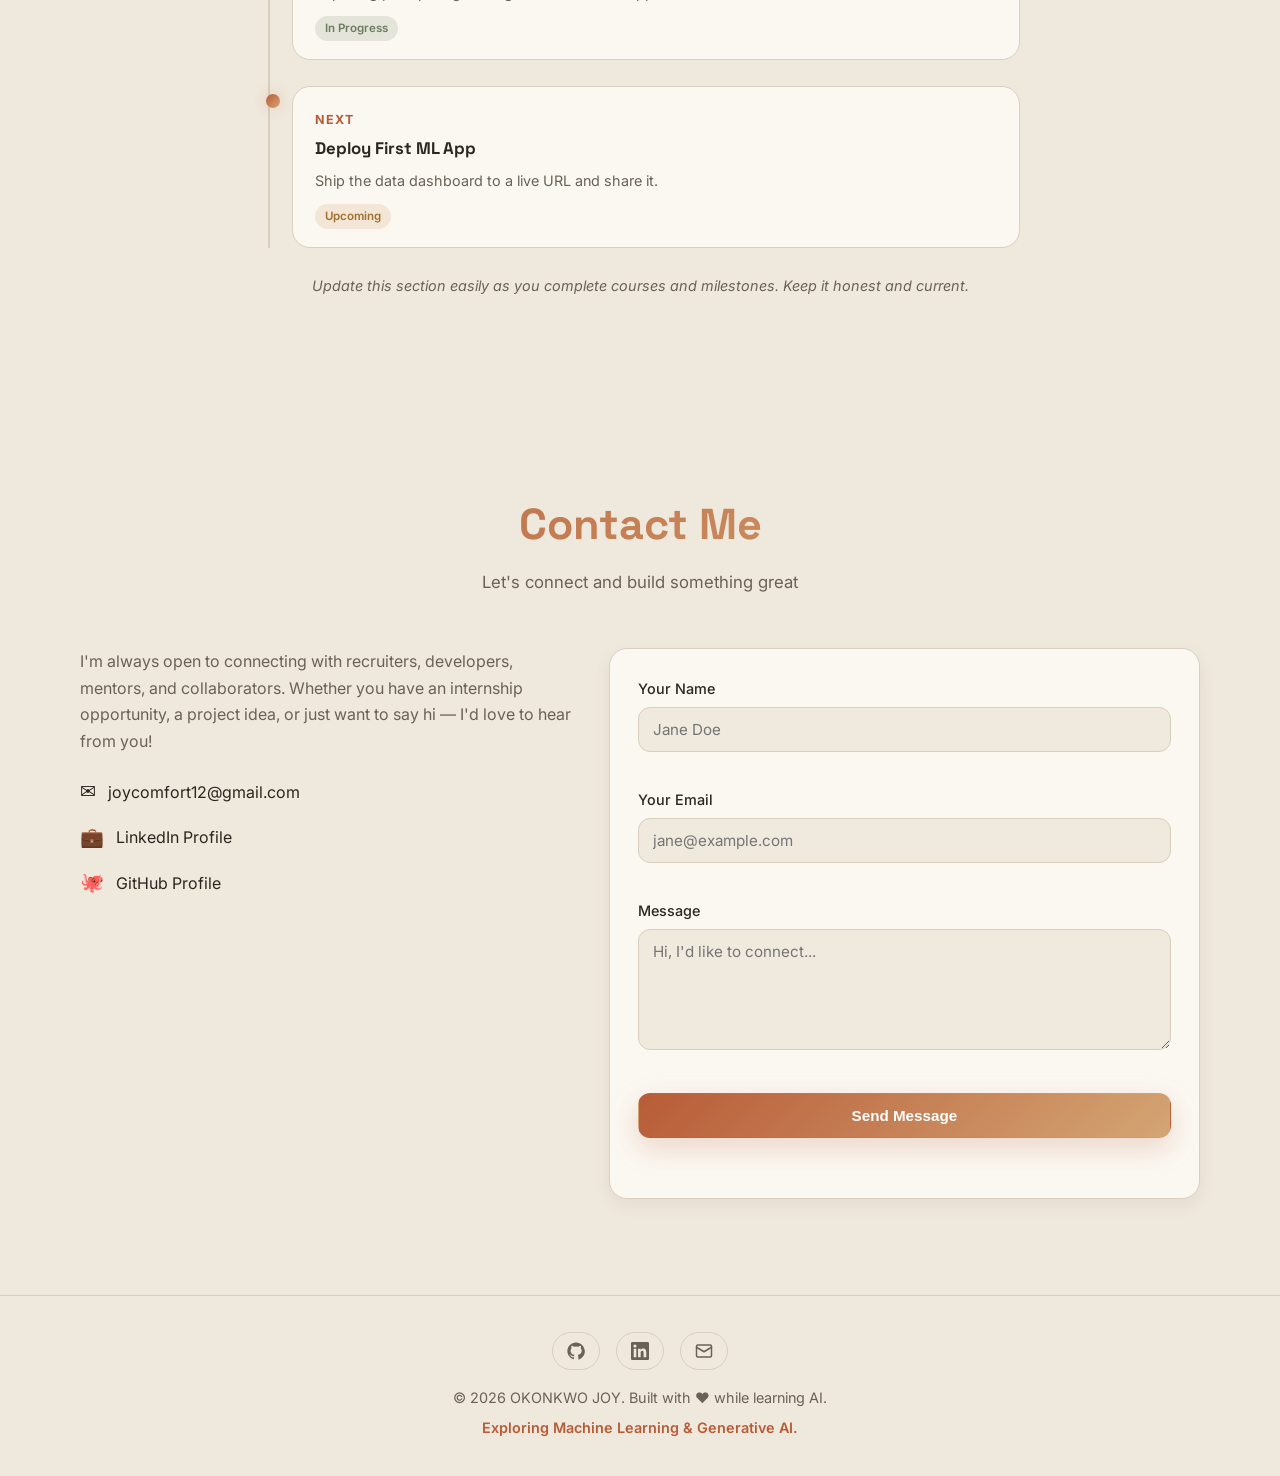
==== commit da80e6d2: "i added my mail" ====
--- a/portfolio.html
+++ b/portfolio.html
@@ -1,4 +1,4 @@
-﻿<!DOCTYPE html>
+<!DOCTYPE html>
 <html lang="en" data-theme="light">
 <head>
   <meta charset="UTF-8" />
@@ -15,7 +15,7 @@
   <link href="https://fonts.googleapis.com/css2?family=Inter:wght@300;400;500;600;700;800&family=Space+Grotesk:wght@400;500;600;700&display=swap" rel="stylesheet" />
   <style>
 /* ============================================================
-   OKONKWO JOY â€” Portfolio  |  Beige board theme
+   OKONKWO JOY — Portfolio  |  Beige board theme
    ============================================================ */
 
 :root {
@@ -98,7 +98,7 @@
 .theme-toggle:hover, .menu-toggle:hover { transform: translateY(-2px); border-color: var(--accent); }
 .menu-toggle { display: none; }
 .menu-toggle span { display: block; width: 18px; height: 2px; background: var(--text); border-radius: 2px; margin: 2px 0; }
-ï»¿
+﻿
 /* ---------- Hero ---------- */
 .hero { position: relative; overflow: hidden; padding: 90px 0 60px; }
 .particles-canvas { position: absolute; inset: 0; width: 100%; height: 100%; opacity: .35; pointer-events: none; }
@@ -360,7 +360,7 @@
       </nav>
       <div class="nav-actions">
         <button id="themeToggle" class="theme-toggle" aria-label="Toggle light/dark theme" title="Toggle theme">
-          <span class="theme-icon">â˜€ï¸</span>
+          <span class="theme-icon">☀️</span>
         </button>
         <button id="menuToggle" class="menu-toggle" aria-label="Toggle mobile menu" aria-expanded="false">
           <span></span><span></span><span></span>
@@ -373,7 +373,7 @@
     <canvas id="particles" class="particles-canvas" aria-hidden="true"></canvas>
     <div class="container hero-container">
       <div class="hero-content">
-        <span class="learning-pill">ðŸŸ¢ Currently learning AI &amp; Machine Learning</span>
+        <span class="learning-pill">🟢 Currently learning AI &amp; Machine Learning</span>
         <p class="hero-greeting">Hello, I'm</p>
         <h1 class="hero-name">OKONKWO JOY</h1>
         <h2 class="hero-headline">Beginner AI Developer | Exploring Machine Learning &amp; Generative AI</h2>
@@ -381,7 +381,7 @@
         <p class="hero-intro">
           I'm an enthusiastic beginner in Artificial Intelligence, starting my journey into
           machine learning and generative AI. I'm learning how data, algorithms, and code come
-          together to build intelligent systems â€” through hands-on projects, experiments, and
+          together to build intelligent systems — through hands-on projects, experiments, and
           a lot of curiosity. I believe in learning by doing, and every small project teaches
           me something new.
         </p>
@@ -390,15 +390,15 @@
           <a href="#contact" class="btn btn-secondary">Contact Me</a>
         </div>
         <div class="hero-socials">
-          <a href="https://github.com/yourusername" target="_blank" rel="noopener" aria-label="GitHub" class="social-link icon-link">
+          <a href="https://github.com/Joycomfort" target="_blank" rel="noopener" aria-label="GitHub" class="social-link icon-link">
             <svg width="20" height="20" viewBox="0 0 24 24" fill="currentColor" aria-hidden="true"><path d="M12 .5C5.7.5.5 5.7.5 12c0 5.1 3.3 9.4 7.9 10.9.6.1.8-.3.8-.6v-2c-3.2.7-3.9-1.4-3.9-1.4-.5-1.3-1.3-1.7-1.3-1.7-1.1-.7.1-.7.1-.7 1.2.1 1.8 1.2 1.8 1.2 1 1.8 2.8 1.3 3.5 1 .1-.8.4-1.3.7-1.6-2.6-.3-5.3-1.3-5.3-5.8 0-1.3.5-2.3 1.2-3.1-.1-.3-.5-1.5.1-3.1 0 0 1-.3 3.2 1.2a11 11 0 0 1 5.8 0c2.2-1.5 3.2-1.2 3.2-1.2.6 1.6.2 2.8.1 3.1.8.8 1.2 1.8 1.2 3.1 0 4.5-2.7 5.5-5.3 5.8.4.4.8 1.1.8 2.2v3.3c0 .3.2.7.8.6 4.6-1.5 7.9-5.8 7.9-10.9C23.5 5.7 18.3.5 12 .5z"/></svg>
             <span>GitHub</span>
           </a>
-          <a href="https://linkedin.com/in/yourprofile" target="_blank" rel="noopener" aria-label="LinkedIn" class="social-link icon-link">
+          <a href="https://linkedin.com/in/okonkwo-joy" target="_blank" rel="noopener" aria-label="LinkedIn" class="social-link icon-link">
             <svg width="20" height="20" viewBox="0 0 24 24" fill="currentColor" aria-hidden="true"><path d="M20.4 20.4h-3.6v-5.6c0-1.3 0-3-1.8-3s-2.1 1.4-2.1 2.9v5.7H9.4V9h3.4v1.6h.1c.5-.9 1.6-1.8 3.3-1.8 3.5 0 4.2 2.3 4.2 5.3v6.3zM5.3 7.4a2.1 2.1 0 1 1 0-4.2 2.1 2.1 0 0 1 0 4.2zM7.1 20.4H3.6V9h3.5v11.4zM22.2 0H1.8C.8 0 0 .8 0 1.8v20.4C0 23.2.8 24 1.8 24h20.4c1 0 1.8-.8 1.8-1.8V1.8C24 .8 23.2 0 22.2 0z"/></svg>
             <span>LinkedIn</span>
           </a>
-          <a href="mailto:your.email@example.com" aria-label="Email" class="social-link icon-link">
+          <a href="mailto:joycomfort12@gmail.com" aria-label="Email" class="social-link icon-link">
             <svg width="20" height="20" viewBox="0 0 24 24" fill="none" stroke="currentColor" stroke-width="2" stroke-linecap="round" stroke-linejoin="round" aria-hidden="true"><rect x="2" y="4" width="20" height="16" rx="2"/><path d="m22 7-10 6L2 7"/></svg>
             <span>Email</span>
           </a>
@@ -485,7 +485,7 @@
           </p>
           <p>
             I may be at the beginning of my path, but I'm consistent, curious, and committed to
-            building real, useful solutions. I believe in learning by doing â€” every small project
+            building real, useful solutions. I believe in learning by doing — every small project
             teaches me something new, and every mistake is a step forward.
           </p>
           <p class="about-goal">
@@ -500,7 +500,7 @@
             <li><span class="fact-label">Focus</span><span class="fact-value">AI, ML, Automation</span></li>
             <li><span class="fact-label">Learning Style</span><span class="fact-value">Hands-on projects</span></li>
             <li><span class="fact-label">Open To</span><span class="fact-value">Internships, collaboration</span></li>
-            <li><span class="fact-label">Location</span><span class="fact-value">[Your City, Country]</span></li>
+            <li><span class="fact-label">Location</span><span class="fact-value">Nigeria</span></li>
           </ul>
         </div>
       </div>
@@ -570,7 +570,7 @@
         <article class="project-card">
           <div class="project-image" aria-hidden="true">
             <div class="project-illustration">
-              <span class="ill-icon">ðŸ–¼ï¸</span>
+              <span class="ill-icon">🖼️</span>
             </div>
             <span class="project-status status-done">Completed</span>
           </div>
@@ -586,7 +586,7 @@
             </div>
             <p class="project-learnings"><strong>Key learnings:</strong> image preprocessing &amp; normalization, CNN architecture &amp; layers, training loops &amp; evaluation metrics, tackling overfitting with dropout.</p>
             <div class="project-links">
-              <a href="https://github.com/yourusername/image-classifier" target="_blank" rel="noopener" class="project-link">Source Code</a>
+              <a href="https://github.com/Joycomfort/image-classifier" target="_blank" rel="noopener" class="project-link">Source Code</a>
               <a href="#" class="project-link disabled" aria-disabled="true" title="Coming soon">Live Demo (soon)</a>
             </div>
           </div>
@@ -595,7 +595,7 @@
         <article class="project-card">
           <div class="project-image" aria-hidden="true">
             <div class="project-illustration">
-              <span class="ill-icon">ðŸ’¬</span>
+              <span class="ill-icon">💬</span>
             </div>
             <span class="project-status status-done">Completed</span>
           </div>
@@ -611,7 +611,7 @@
             </div>
             <p class="project-learnings"><strong>Key learnings:</strong> tokenization &amp; padding, fine-tuning transformers, handling class imbalance, interpreting evaluation metrics.</p>
             <div class="project-links">
-              <a href="https://github.com/yourusername/sentiment-analysis" target="_blank" rel="noopener" class="project-link">Source Code</a>
+              <a href="https://github.com/Joycomfort/sentiment-analysis" target="_blank" rel="noopener" class="project-link">Source Code</a>
               <a href="#" class="project-link disabled" aria-disabled="true" title="Coming soon">Live Demo (soon)</a>
             </div>
           </div>
@@ -620,7 +620,7 @@
         <article class="project-card">
           <div class="project-image" aria-hidden="true">
             <div class="project-illustration">
-              <span class="ill-icon">ðŸ¤–</span>
+              <span class="ill-icon">🤖</span>
             </div>
             <span class="project-status status-progress">In Progress</span>
           </div>
@@ -628,7 +628,7 @@
             <h3>RAG Chatbot (Document Q&amp;A)</h3>
             <p class="project-desc">
               A chatbot that answers questions about your own documents using retrieval-augmented
-              generation. Upload a PDF/text, and ask questions â€” the app retrieves relevant
+              generation. Upload a PDF/text, and ask questions — the app retrieves relevant
               chunks and generates grounded answers.
             </p>
             <div class="project-tech">
@@ -636,7 +636,7 @@
             </div>
             <p class="project-learnings"><strong>Key learnings:</strong> embeddings &amp; vector stores, chunking strategies, retrieval pipelines, prompt chaining, building a chat UI.</p>
             <div class="project-links">
-              <a href="https://github.com/yourusername/rag-chatbot" target="_blank" rel="noopener" class="project-link">Source Code (soon)</a>
+              <a href="https://github.com/Joycomfort/rag-chatbot" target="_blank" rel="noopener" class="project-link">Source Code (soon)</a>
               <a href="#" class="project-link disabled" aria-disabled="true" title="Coming soon">Live Demo (soon)</a>
             </div>
           </div>
@@ -645,7 +645,7 @@
         <article class="project-card">
           <div class="project-image" aria-hidden="true">
             <div class="project-illustration">
-              <span class="ill-icon">ðŸ“Š</span>
+              <span class="ill-icon">📊</span>
             </div>
             <span class="project-status status-progress">In Progress</span>
           </div>
@@ -661,7 +661,7 @@
             </div>
             <p class="project-learnings"><strong>Key learnings:</strong> EDA &amp; visualization, feature basics, deploying ML apps, communicating results clearly.</p>
             <div class="project-links">
-              <a href="https://github.com/yourusername/data-dashboard" target="_blank" rel="noopener" class="project-link">Source Code (soon)</a>
+              <a href="https://github.com/Joycomfort/data-dashboard" target="_blank" rel="noopener" class="project-link">Source Code (soon)</a>
               <a href="#" class="project-link disabled" aria-disabled="true" title="Coming soon">Live Demo (soon)</a>
             </div>
           </div>
@@ -670,7 +670,7 @@
 
       <p class="projects-note">
         These projects reflect my real, hands-on learning. As I complete and polish them, I'll
-        update this section with screenshots, results, and live links. No fabricated work â€”
+        update this section with screenshots, results, and live links. No fabricated work —
         only genuine progress.
       </p>
     </div>
@@ -736,21 +736,21 @@
         <div class="contact-info">
           <p class="contact-message">
             I'm always open to connecting with recruiters, developers, mentors, and collaborators.
-            Whether you have an internship opportunity, a project idea, or just want to say hi â€”
+            Whether you have an internship opportunity, a project idea, or just want to say hi —
             I'd love to hear from you!
           </p>
           <ul class="contact-list">
             <li>
-              <span class="contact-icon">âœ‰ï¸</span>
-              <a href="mailto:your.email@example.com">your.email@example.com</a>
+              <span class="contact-icon">✉️</span>
+              <a href="mailto:joycomfort12@gmail.com">joycomfort12@gmail.com</a>
             </li>
             <li>
-              <span class="contact-icon">ðŸ’¼</span>
-              <a href="https://linkedin.com/in/yourprofile" target="_blank" rel="noopener">LinkedIn Profile</a>
+              <span class="contact-icon">💼</span>
+              <a href="https://linkedin.com/in/okonkwo-joy" target="_blank" rel="noopener">LinkedIn Profile</a>
             </li>
             <li>
-              <span class="contact-icon">ðŸ™</span>
-              <a href="https://github.com/yourusername" target="_blank" rel="noopener">GitHub Profile</a>
+              <span class="contact-icon">🐙</span>
+              <a href="https://github.com/Joycomfort" target="_blank" rel="noopener">GitHub Profile</a>
             </li>
           </ul>
         </div>
@@ -781,17 +781,17 @@
   <footer class="footer">
     <div class="container footer-container">
       <div class="footer-socials">
-        <a href="https://github.com/yourusername" target="_blank" rel="noopener" aria-label="GitHub" class="social-link icon-link">
+        <a href="https://github.com/Joycomfort" target="_blank" rel="noopener" aria-label="GitHub" class="social-link icon-link">
           <svg width="18" height="18" viewBox="0 0 24 24" fill="currentColor" aria-hidden="true"><path d="M12 .5C5.7.5.5 5.7.5 12c0 5.1 3.3 9.4 7.9 10.9.6.1.8-.3.8-.6v-2c-3.2.7-3.9-1.4-3.9-1.4-.5-1.3-1.3-1.7-1.3-1.7-1.1-.7.1-.7.1-.7 1.2.1 1.8 1.2 1.8 1.2 1 1.8 2.8 1.3 3.5 1 .1-.8.4-1.3.7-1.6-2.6-.3-5.3-1.3-5.3-5.8 0-1.3.5-2.3 1.2-3.1-.1-.3-.5-1.5.1-3.1 0 0 1-.3 3.2 1.2a11 11 0 0 1 5.8 0c2.2-1.5 3.2-1.2 3.2-1.2.6 1.6.2 2.8.1 3.1.8.8 1.2 1.8 1.2 3.1 0 4.5-2.7 5.5-5.3 5.8.4.4.8 1.1.8 2.2v3.3c0 .3.2.7.8.6 4.6-1.5 7.9-5.8 7.9-10.9C23.5 5.7 18.3.5 12 .5z"/></svg>
         </a>
-        <a href="https://linkedin.com/in/yourprofile" target="_blank" rel="noopener" aria-label="LinkedIn" class="social-link icon-link">
+        <a href="https://linkedin.com/in/okonkwo-joy" target="_blank" rel="noopener" aria-label="LinkedIn" class="social-link icon-link">
           <svg width="18" height="18" viewBox="0 0 24 24" fill="currentColor" aria-hidden="true"><path d="M20.4 20.4h-3.6v-5.6c0-1.3 0-3-1.8-3s-2.1 1.4-2.1 2.9v5.7H9.4V9h3.4v1.6h.1c.5-.9 1.6-1.8 3.3-1.8 3.5 0 4.2 2.3 4.2 5.3v6.3zM5.3 7.4a2.1 2.1 0 1 1 0-4.2 2.1 2.1 0 0 1 0 4.2zM7.1 20.4H3.6V9h3.5v11.4zM22.2 0H1.8C.8 0 0 .8 0 1.8v20.4C0 23.2.8 24 1.8 24h20.4c1 0 1.8-.8 1.8-1.8V1.8C24 .8 23.2 0 22.2 0z"/></svg>
         </a>
-        <a href="mailto:your.email@example.com" aria-label="Email" class="social-link icon-link">
+        <a href="mailto:joycomfort12@gmail.com" aria-label="Email" class="social-link icon-link">
           <svg width="18" height="18" viewBox="0 0 24 24" fill="none" stroke="currentColor" stroke-width="2" stroke-linecap="round" stroke-linejoin="round" aria-hidden="true"><rect x="2" y="4" width="20" height="16" rx="2"/><path d="m22 7-10 6L2 7"/></svg>
         </a>
       </div>
-      <p>Â© <span id="year"></span> OKONKWO JOY. Built with â¤ï¸ while learning AI.</p>
+      <p>© <span id="year"></span> OKONKWO JOY. Built with ❤️ while learning AI.</p>
       <p class="footer-tagline">Exploring Machine Learning &amp; Generative AI.</p>
     </div>
   </footer>
@@ -812,7 +812,7 @@
   const savedTheme = localStorage.getItem('theme');
   if (savedTheme) {
     htmlEl.setAttribute('data-theme', savedTheme);
-    themeIcon.textContent = savedTheme === 'dark' ? 'ðŸŒ™' : 'â˜€ï¸';
+    themeIcon.textContent = savedTheme === 'dark' ? '🌙' : '☀️';
   }
 
   themeToggle.addEventListener('click', () => {
@@ -820,7 +820,7 @@
     const next = current === 'dark' ? 'light' : 'dark';
     htmlEl.setAttribute('data-theme', next);
     localStorage.setItem('theme', next);
-    themeIcon.textContent = next === 'dark' ? 'ðŸŒ™' : 'â˜€ï¸';
+    themeIcon.textContent = next === 'dark' ? '🌙' : '☀️';
   });
 
   // ---------- Mobile menu ----------
@@ -956,7 +956,7 @@
       }
 
       if (ok) {
-        // No backend wired up â€” show a friendly note.
+        // No backend wired up — show a friendly note.
         status.textContent = 'Thanks! Your message is ready. Connect a form service (see README) to send it.';
         status.style.color = 'var(--accent-2)';
         form.reset();
